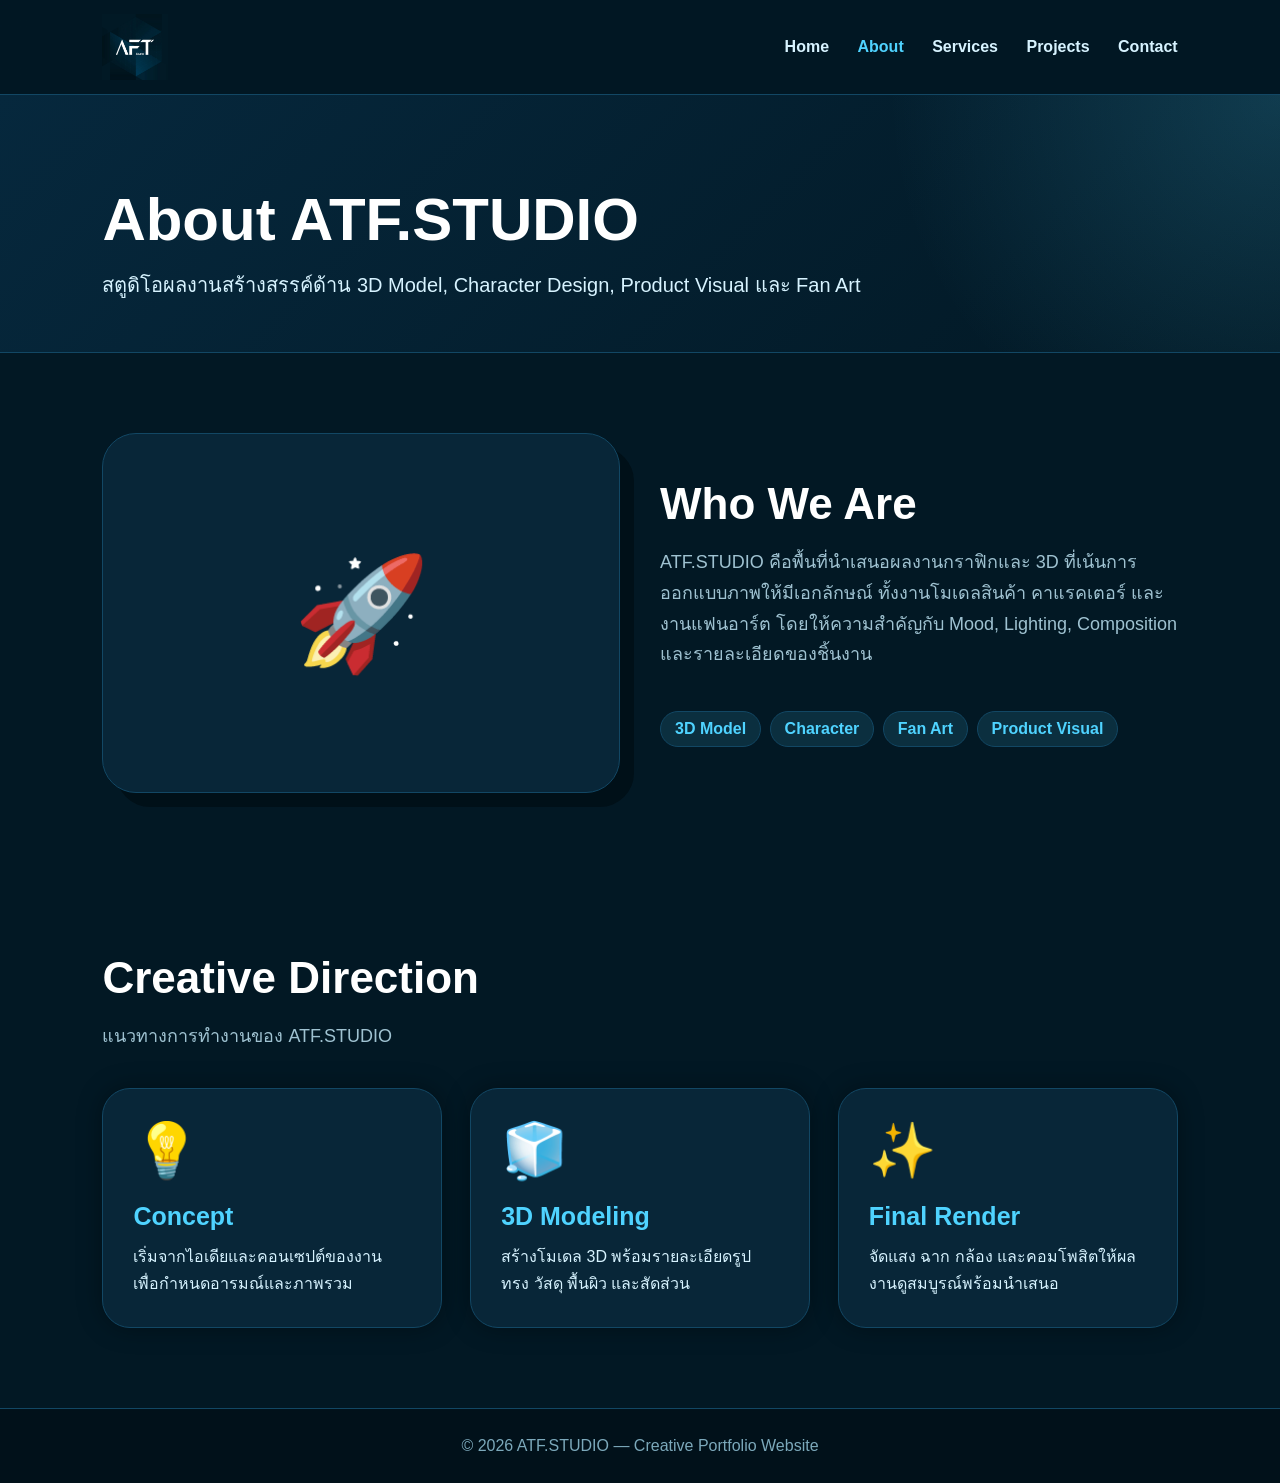
==== about.html @ 86ae7e26 "update logo and hero image" ====
<!DOCTYPE html>
<html lang="th">
<head>
  <meta charset="UTF-8">
  <meta name="viewport" content="width=device-width, initial-scale=1.0">
  <title>About | ATF.STUDIO</title>
  <link rel="stylesheet" href="style.css">
</head>
<body>
<header>
  <div class="logo-wrap">
  <img src="images/logo.jpg" alt="AFT Studio Logo">
</div>
  <nav>
    <a href="index.html" class="">Home</a>
    <a href="about.html" class="active">About</a>
    <a href="services.html" class="">Services</a>
    <a href="projects.html" class="">Projects</a>
    <a href="contact.html" class="">Contact</a>
  </nav>
</header>
<main>
  <div class="page-head">
    <h1>About ATF.STUDIO</h1>
    <p>สตูดิโอผลงานสร้างสรรค์ด้าน 3D Model, Character Design, Product Visual และ Fan Art</p>
  </div>

  <section class="about-box">
    <div class="big-emoji">🚀</div>
    <div>
      <h2 class="title">Who We Are</h2>
      <p class="subtitle">
        ATF.STUDIO คือพื้นที่นำเสนอผลงานกราฟิกและ 3D ที่เน้นการออกแบบภาพให้มีเอกลักษณ์
        ทั้งงานโมเดลสินค้า คาแรคเตอร์ และงานแฟนอาร์ต โดยให้ความสำคัญกับ Mood, Lighting,
        Composition และรายละเอียดของชิ้นงาน
      </p>
      <span class="tag">3D Model</span>
      <span class="tag">Character</span>
      <span class="tag">Fan Art</span>
      <span class="tag">Product Visual</span>
    </div>
  </section>

  <section>
    <h2 class="title">Creative Direction</h2>
    <p class="subtitle">แนวทางการทำงานของ ATF.STUDIO</p>

    <div class="grid-3">
      <div class="card pink">
        <div class="icon">💡</div>
        <h3>Concept</h3>
        <p>เริ่มจากไอเดียและคอนเซปต์ของงาน เพื่อกำหนดอารมณ์และภาพรวม</p>
      </div>
      <div class="card blue">
        <div class="icon">🧊</div>
        <h3>3D Modeling</h3>
        <p>สร้างโมเดล 3D พร้อมรายละเอียดรูปทรง วัสดุ พื้นผิว และสัดส่วน</p>
      </div>
      <div class="card green">
        <div class="icon">✨</div>
        <h3>Final Render</h3>
        <p>จัดแสง ฉาก กล้อง และคอมโพสิตให้ผลงานดูสมบูรณ์พร้อมนำเสนอ</p>
      </div>
    </div>
  </section>
</main>
<footer>
  <p>© 2026 ATF.STUDIO — Creative Portfolio Website</p>
</footer>
<script src="script.js"></script>
</body>
</html>
---- style.css ----
*{
  margin:0;
  padding:0;
  box-sizing:border-box;
  font-family:Arial, sans-serif;
}

:root{
  --navy:#021824;
  --navy-2:#06283d;
  --navy-3:#082638;
  --cyan:#4fd3ff;
  --cyan-2:#19b6ff;
  --text:#d7f3ff;
  --muted:#9fc2d1;
  --white:#ffffff;
  --black:#001018;
}

html{scroll-behavior:smooth;}

body{
  background:var(--navy);
  color:var(--text);
}

header{
  position:sticky;
  top:0;
  z-index:1000;
  display:flex;
  justify-content:space-between;
  align-items:center;
  padding:14px 8%;
  background:rgba(2,24,36,.92);
  backdrop-filter:blur(14px);
  border-bottom:1px solid #124764;
}

.logo{
  font-size:28px;
  font-weight:900;
  letter-spacing:1px;
  color:var(--white);
}

.logo span{color:var(--cyan);}

.logo-wrap img{
  height:66px;
  object-fit:contain;
  display:block;
}

nav a{
  margin-left:24px;
  text-decoration:none;
  color:var(--text);
  font-weight:800;
}

nav a:hover,
nav a.active{
  color:var(--cyan);
}

.hero{
  min-height:88vh;
  display:grid;
  grid-template-columns:1fr 1fr;
  align-items:center;
  gap:50px;
  padding:80px 8%;
  background:
    radial-gradient(circle at top right, rgba(79,211,255,.22), transparent 32%),
    radial-gradient(circle at bottom left, rgba(25,182,255,.15), transparent 34%),
    linear-gradient(135deg,#021824,#05324a);
}

.hero h1{
  font-size:76px;
  line-height:1;
  margin-bottom:24px;
  color:var(--white);
}

.hero h1 span{color:var(--cyan);}

.hero p{
  font-size:20px;
  line-height:1.8;
  margin-bottom:30px;
  max-width:620px;
  color:var(--text);
}

.btn{
  display:inline-block;
  padding:15px 28px;
  border:2px solid var(--cyan);
  border-radius:999px;
  background:var(--cyan-2);
  color:var(--black);
  text-decoration:none;
  font-weight:900;
  box-shadow:6px 6px 0 var(--black);
  transition:.25s;
}

.btn.secondary{
  background:transparent;
  color:var(--text);
  margin-left:10px;
}

.btn:hover{
  transform:translate(-4px,-4px);
  box-shadow:10px 10px 0 var(--black);
}

.hero-art{
  min-height:430px;
  border:2px solid #124764;
  border-radius:36px;
  background:var(--navy-3);
  box-shadow:18px 18px 0 var(--black);
  display:flex;
  align-items:center;
  justify-content:center;
  font-size:130px;
  overflow:hidden;
  animation:float 3s ease-in-out infinite;
}

.hero-art img{
  width:100%;
  height:100%;
  object-fit:cover;
  display:block;
}

@keyframes float{
  0%,100%{transform:translateY(0)}
  50%{transform:translateY(-16px)}
}

.page-head{
  padding:90px 8% 50px;
  background:
    radial-gradient(circle at top right, rgba(79,211,255,.18), transparent 30%),
    linear-gradient(135deg,#06283d,#021824);
  border-bottom:1px solid #124764;
}

.page-head h1{
  font-size:60px;
  margin-bottom:14px;
  color:var(--white);
}

.page-head p{
  font-size:20px;
  line-height:1.7;
  max-width:820px;
  color:var(--text);
}

section{padding:80px 8%;}

.title{
  font-size:44px;
  margin-bottom:18px;
  color:var(--white);
}

.subtitle{
  font-size:18px;
  color:var(--muted);
  line-height:1.7;
  margin-bottom:36px;
  max-width:820px;
}

.grid-2{
  display:grid;
  grid-template-columns:repeat(2,1fr);
  gap:32px;
}

.grid-3{
  display:grid;
  grid-template-columns:repeat(3,1fr);
  gap:28px;
}

.grid-4{
  display:grid;
  grid-template-columns:repeat(4,1fr);
  gap:22px;
}

.card{
  background:var(--navy-3);
  border:1px solid #124764;
  border-radius:28px;
  padding:30px;
  box-shadow:0 0 25px rgba(0,0,0,.35);
  transition:.25s;
}

.card:hover{
  transform:translate(-5px,-5px);
  box-shadow:10px 10px 0 var(--black), 0 0 35px rgba(79,211,255,.15);
}

.card.orange,
.card.blue,
.card.green,
.card.pink,
.card.purple{
  background:var(--navy-3);
}

.icon{
  font-size:54px;
  margin-bottom:20px;
}

.card h3{
  font-size:25px;
  margin-bottom:12px;
  color:var(--cyan);
}

.card p,
.card li{
  line-height:1.7;
  color:var(--text);
}

.card ul{
  padding-left:20px;
  margin-top:12px;
}

.project-cover{
  height:270px;
  border:1px solid #124764;
  border-radius:22px;
  overflow:hidden;
  margin-bottom:20px;
  background:#111;
}

.project-cover img{
  width:100%;
  height:100%;
  object-fit:cover;
  display:block;
  transition:.4s;
}

.card:hover .project-cover img{
  transform:scale(1.08);
}

.gallery-section{
  background:#01121c;
  color:var(--white);
}

.gallery-section .subtitle{
  color:var(--muted);
}

.project-block{
  margin-bottom:80px;
}

.project-block:last-child{
  margin-bottom:0;
}

.project-title-row{
  display:flex;
  justify-content:space-between;
  gap:20px;
  align-items:flex-end;
  margin-bottom:24px;
}

.project-title-row h2{
  font-size:42px;
  color:var(--white);
}

.gallery-grid{
  display:grid;
  grid-template-columns:repeat(4,1fr);
  gap:18px;
}

.gallery-item{
  border:1px solid #124764;
  border-radius:22px;
  overflow:hidden;
  background:#071d2a;
  cursor:pointer;
  box-shadow:0 0 22px rgba(0,0,0,.45);
  transition:.25s;
}

.gallery-item:hover{
  transform:translateY(-8px);
  box-shadow:0 0 30px rgba(79,211,255,.22);
}

.gallery-item img{
  width:100%;
  height:260px;
  object-fit:cover;
  display:block;
}

.gallery-item.tall img{
  height:360px;
}

.about-box{
  display:grid;
  grid-template-columns:1fr 1fr;
  gap:40px;
  align-items:center;
}

.big-emoji{
  min-height:360px;
  border:1px solid #124764;
  border-radius:34px;
  background:var(--navy-3);
  box-shadow:14px 14px 0 var(--black);
  display:flex;
  align-items:center;
  justify-content:center;
  font-size:110px;
}

.stats{
  background:#06283d;
  border-top:1px solid #124764;
  border-bottom:1px solid #124764;
}

.stat{text-align:center;}

.stat h2{
  font-size:52px;
  color:var(--cyan);
}

.stat p{
  color:var(--text);
}

.tag{
  display:inline-block;
  padding:8px 14px;
  border:1px solid #124764;
  border-radius:999px;
  background:rgba(79,211,255,.12);
  color:var(--cyan);
  font-weight:800;
  margin:5px 4px 0 0;
}

.gallery-section .tag{
  border-color:#124764;
}

.price{
  font-size:42px;
  font-weight:900;
  color:var(--cyan);
  margin:14px 0;
}

.timeline{position:relative;}

.step{
  display:grid;
  grid-template-columns:90px 1fr;
  gap:24px;
  margin-bottom:28px;
}

.step-num{
  width:70px;
  height:70px;
  border:2px solid var(--cyan);
  border-radius:50%;
  background:var(--cyan-2);
  color:var(--black);
  display:flex;
  align-items:center;
  justify-content:center;
  font-size:28px;
  font-weight:900;
  box-shadow:5px 5px 0 var(--black);
}

.contact-layout{
  display:grid;
  grid-template-columns:1fr 1fr;
  gap:34px;
  align-items:start;
}

.contact-box{
  background:var(--navy-3);
  border:1px solid #124764;
  border-radius:30px;
  padding:34px;
  box-shadow:0 0 25px rgba(0,0,0,.4);
}

.input{
  width:100%;
  padding:15px;
  margin:10px 0;
  border:1px solid #124764;
  border-radius:16px;
  font-size:16px;
  background:#031420;
  color:var(--white);
}

.input::placeholder{
  color:#7ca9bb;
}

.info-row{
  display:flex;
  gap:14px;
  align-items:center;
  margin:16px 0;
  font-size:18px;
  font-weight:800;
  color:var(--text);
}

.info-icon{
  width:48px;
  height:48px;
  border:1px solid #124764;
  border-radius:14px;
  background:rgba(79,211,255,.12);
  display:flex;
  align-items:center;
  justify-content:center;
}

.lightbox{
  position:fixed;
  inset:0;
  background:rgba(0,0,0,.9);
  display:none;
  align-items:center;
  justify-content:center;
  z-index:5000;
  padding:28px;
}

.lightbox.show{
  display:flex;
}

.lightbox img{
  max-width:94vw;
  max-height:88vh;
  border:2px solid var(--cyan);
  border-radius:18px;
}

.lightbox button{
  position:absolute;
  top:24px;
  right:24px;
  width:48px;
  height:48px;
  border:2px solid var(--cyan);
  border-radius:50%;
  background:var(--cyan-2);
  color:var(--black);
  font-size:26px;
  cursor:pointer;
}

footer{
  padding:28px 8%;
  text-align:center;
  background:#01111a;
  color:#7ca9bb;
  border-top:1px solid #124764;
}

@media(max-width:900px){
  header{
    flex-direction:column;
    gap:14px;
  }

  .logo-wrap img{
    height:58px;
  }

  nav{text-align:center;}

  nav a{
    margin:0 8px;
    font-size:14px;
  }

  .hero,
  .about-box,
  .grid-2,
  .contact-layout{
    grid-template-columns:1fr;
  }

  .hero h1,
  .page-head h1{
    font-size:46px;
  }

  .grid-3,
  .grid-4,
  .gallery-grid{
    grid-template-columns:1fr;
  }

  .hero-art{
    min-height:300px;
    font-size:90px;
  }

  .project-title-row{
    flex-direction:column;
    align-items:flex-start;
  }

  .gallery-item img,
  .gallery-item.tall img{
    height:auto;
  }
}
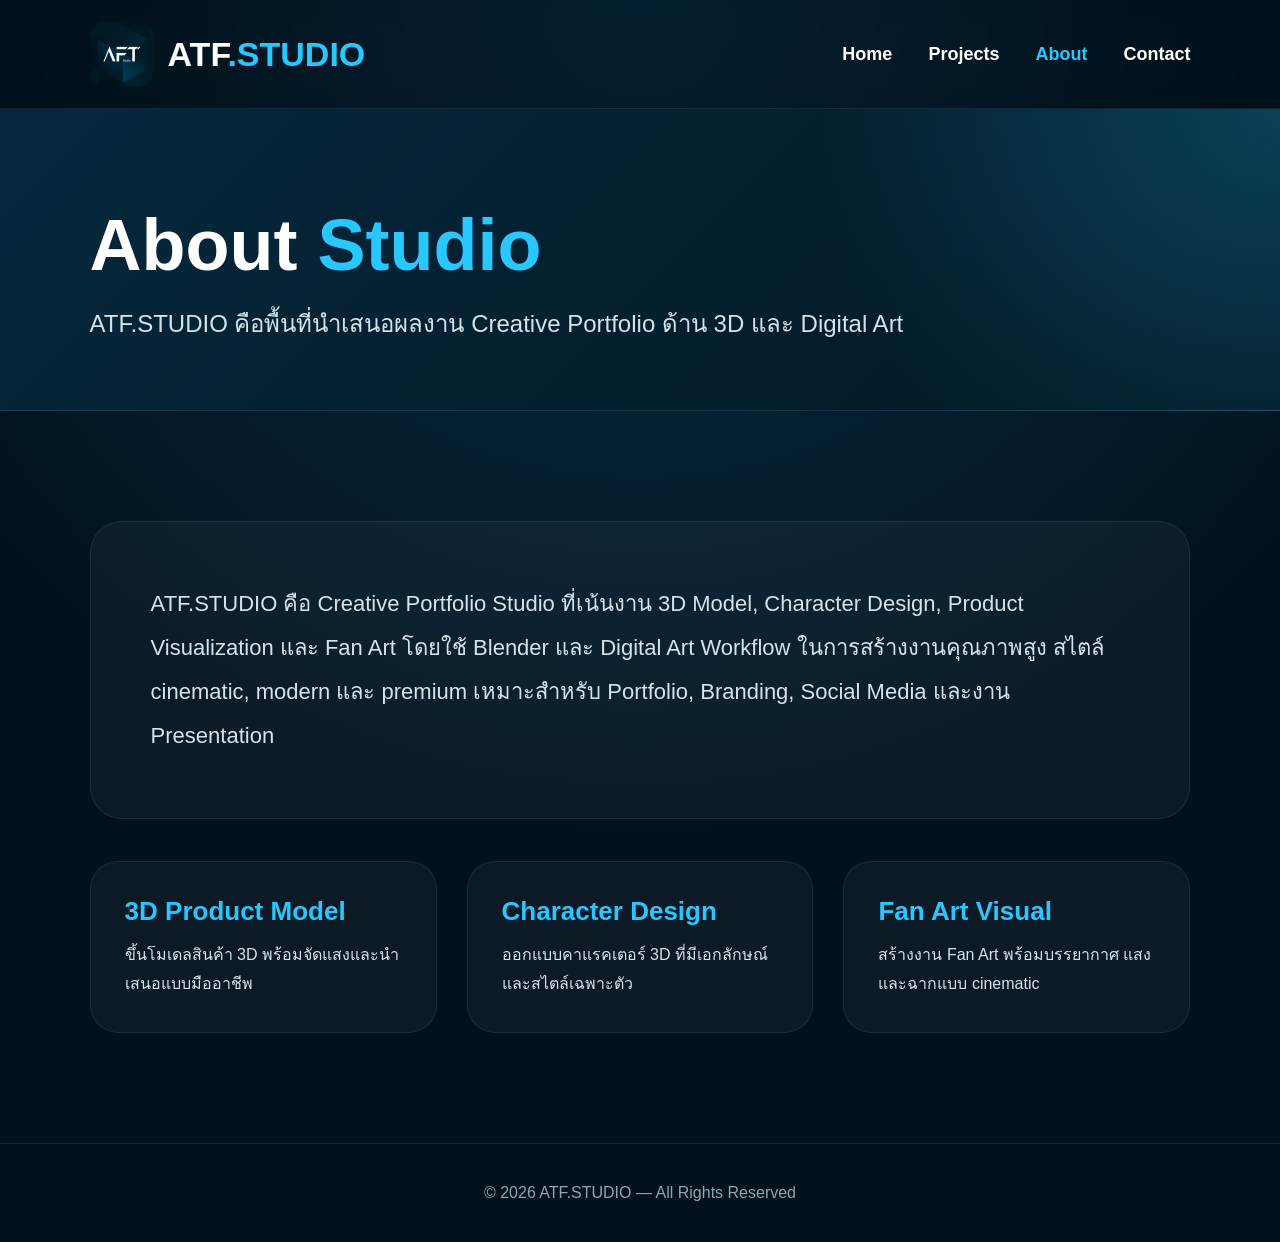
==== commit 034b33c9: "separate pages" ====
--- a/about.html
+++ b/about.html
@@ -1,72 +1 @@
-<!DOCTYPE html>
-<html lang="th">
-<head>
-  <meta charset="UTF-8">
-  <meta name="viewport" content="width=device-width, initial-scale=1.0">
-  <title>About | ATF.STUDIO</title>
-  <link rel="stylesheet" href="style.css">
-</head>
-<body>
-<header>
-  <div class="logo-wrap">
-  <img src="images/logo.jpg" alt="AFT Studio Logo">
-</div>
-  <nav>
-    <a href="index.html" class="">Home</a>
-    <a href="about.html" class="active">About</a>
-    <a href="services.html" class="">Services</a>
-    <a href="projects.html" class="">Projects</a>
-    <a href="contact.html" class="">Contact</a>
-  </nav>
-</header>
-<main>
-  <div class="page-head">
-    <h1>About ATF.STUDIO</h1>
-    <p>สตูดิโอผลงานสร้างสรรค์ด้าน 3D Model, Character Design, Product Visual และ Fan Art</p>
-  </div>
-
-  <section class="about-box">
-    <div class="big-emoji">🚀</div>
-    <div>
-      <h2 class="title">Who We Are</h2>
-      <p class="subtitle">
-        ATF.STUDIO คือพื้นที่นำเสนอผลงานกราฟิกและ 3D ที่เน้นการออกแบบภาพให้มีเอกลักษณ์
-        ทั้งงานโมเดลสินค้า คาแรคเตอร์ และงานแฟนอาร์ต โดยให้ความสำคัญกับ Mood, Lighting,
-        Composition และรายละเอียดของชิ้นงาน
-      </p>
-      <span class="tag">3D Model</span>
-      <span class="tag">Character</span>
-      <span class="tag">Fan Art</span>
-      <span class="tag">Product Visual</span>
-    </div>
-  </section>
-
-  <section>
-    <h2 class="title">Creative Direction</h2>
-    <p class="subtitle">แนวทางการทำงานของ ATF.STUDIO</p>
-
-    <div class="grid-3">
-      <div class="card pink">
-        <div class="icon">💡</div>
-        <h3>Concept</h3>
-        <p>เริ่มจากไอเดียและคอนเซปต์ของงาน เพื่อกำหนดอารมณ์และภาพรวม</p>
-      </div>
-      <div class="card blue">
-        <div class="icon">🧊</div>
-        <h3>3D Modeling</h3>
-        <p>สร้างโมเดล 3D พร้อมรายละเอียดรูปทรง วัสดุ พื้นผิว และสัดส่วน</p>
-      </div>
-      <div class="card green">
-        <div class="icon">✨</div>
-        <h3>Final Render</h3>
-        <p>จัดแสง ฉาก กล้อง และคอมโพสิตให้ผลงานดูสมบูรณ์พร้อมนำเสนอ</p>
-      </div>
-    </div>
-  </section>
-</main>
-<footer>
-  <p>© 2026 ATF.STUDIO — Creative Portfolio Website</p>
-</footer>
-<script src="script.js"></script>
-</body>
-</html>
+<!DOCTYPE html><html lang="th"><head><meta charset="UTF-8"><meta name="viewport" content="width=device-width, initial-scale=1.0"><title>About | ATF.STUDIO</title><link rel="stylesheet" href="style.css"></head><body><header><a href="index.html" class="logo"><img src="images/logo.jpg" alt="AFT Studio Logo"><h1>ATF<span>.STUDIO</span></h1></a><nav><a href="index.html" class="">Home</a><a href="projects.html" class="">Projects</a><a href="about.html" class="active">About</a><a href="contact.html" class="">Contact</a></nav></header><main><section class="page-head"><h1>About <span>Studio</span></h1><p>ATF.STUDIO คือพื้นที่นำเสนอผลงาน Creative Portfolio ด้าน 3D และ Digital Art</p></section><section class="section"><div class="about-box">ATF.STUDIO คือ Creative Portfolio Studio ที่เน้นงาน 3D Model, Character Design, Product Visualization และ Fan Art โดยใช้ Blender และ Digital Art Workflow ในการสร้างงานคุณภาพสูง สไตล์ cinematic, modern และ premium เหมาะสำหรับ Portfolio, Branding, Social Media และงาน Presentation</div><div class="skill-grid"><div class="skill-card"><h3>3D Product Model</h3><p>ขึ้นโมเดลสินค้า 3D พร้อมจัดแสงและนำเสนอแบบมืออาชีพ</p></div><div class="skill-card"><h3>Character Design</h3><p>ออกแบบคาแรคเตอร์ 3D ที่มีเอกลักษณ์และสไตล์เฉพาะตัว</p></div><div class="skill-card"><h3>Fan Art Visual</h3><p>สร้างงาน Fan Art พร้อมบรรยากาศ แสง และฉากแบบ cinematic</p></div></div></section></main><footer>© 2026 ATF.STUDIO — All Rights Reserved</footer><script src="script.js"></script></body></html>
--- a/style.css
+++ b/style.css
@@ -1,555 +1,19 @@
-*{
-  margin:0;
-  padding:0;
-  box-sizing:border-box;
-  font-family:Arial, sans-serif;
-}
-
-:root{
-  --navy:#021824;
-  --navy-2:#06283d;
-  --navy-3:#082638;
-  --cyan:#4fd3ff;
-  --cyan-2:#19b6ff;
-  --text:#d7f3ff;
-  --muted:#9fc2d1;
-  --white:#ffffff;
-  --black:#001018;
-}
-
-html{scroll-behavior:smooth;}
-
-body{
-  background:var(--navy);
-  color:var(--text);
-}
-
-header{
-  position:sticky;
-  top:0;
-  z-index:1000;
-  display:flex;
-  justify-content:space-between;
-  align-items:center;
-  padding:14px 8%;
-  background:rgba(2,24,36,.92);
-  backdrop-filter:blur(14px);
-  border-bottom:1px solid #124764;
-}
-
-.logo{
-  font-size:28px;
-  font-weight:900;
-  letter-spacing:1px;
-  color:var(--white);
-}
-
-.logo span{color:var(--cyan);}
-
-.logo-wrap img{
-  height:66px;
-  object-fit:contain;
-  display:block;
-}
-
-nav a{
-  margin-left:24px;
-  text-decoration:none;
-  color:var(--text);
-  font-weight:800;
-}
-
-nav a:hover,
-nav a.active{
-  color:var(--cyan);
-}
-
-.hero{
-  min-height:88vh;
-  display:grid;
-  grid-template-columns:1fr 1fr;
-  align-items:center;
-  gap:50px;
-  padding:80px 8%;
-  background:
-    radial-gradient(circle at top right, rgba(79,211,255,.22), transparent 32%),
-    radial-gradient(circle at bottom left, rgba(25,182,255,.15), transparent 34%),
-    linear-gradient(135deg,#021824,#05324a);
-}
-
-.hero h1{
-  font-size:76px;
-  line-height:1;
-  margin-bottom:24px;
-  color:var(--white);
-}
-
-.hero h1 span{color:var(--cyan);}
-
-.hero p{
-  font-size:20px;
-  line-height:1.8;
-  margin-bottom:30px;
-  max-width:620px;
-  color:var(--text);
-}
-
-.btn{
-  display:inline-block;
-  padding:15px 28px;
-  border:2px solid var(--cyan);
-  border-radius:999px;
-  background:var(--cyan-2);
-  color:var(--black);
-  text-decoration:none;
-  font-weight:900;
-  box-shadow:6px 6px 0 var(--black);
-  transition:.25s;
-}
-
-.btn.secondary{
-  background:transparent;
-  color:var(--text);
-  margin-left:10px;
-}
-
-.btn:hover{
-  transform:translate(-4px,-4px);
-  box-shadow:10px 10px 0 var(--black);
-}
-
-.hero-art{
-  min-height:430px;
-  border:2px solid #124764;
-  border-radius:36px;
-  background:var(--navy-3);
-  box-shadow:18px 18px 0 var(--black);
-  display:flex;
-  align-items:center;
-  justify-content:center;
-  font-size:130px;
-  overflow:hidden;
-  animation:float 3s ease-in-out infinite;
-}
-
-.hero-art img{
-  width:100%;
-  height:100%;
-  object-fit:cover;
-  display:block;
-}
-
-@keyframes float{
-  0%,100%{transform:translateY(0)}
-  50%{transform:translateY(-16px)}
-}
-
-.page-head{
-  padding:90px 8% 50px;
-  background:
-    radial-gradient(circle at top right, rgba(79,211,255,.18), transparent 30%),
-    linear-gradient(135deg,#06283d,#021824);
-  border-bottom:1px solid #124764;
-}
-
-.page-head h1{
-  font-size:60px;
-  margin-bottom:14px;
-  color:var(--white);
-}
-
-.page-head p{
-  font-size:20px;
-  line-height:1.7;
-  max-width:820px;
-  color:var(--text);
-}
-
-section{padding:80px 8%;}
-
-.title{
-  font-size:44px;
-  margin-bottom:18px;
-  color:var(--white);
-}
-
-.subtitle{
-  font-size:18px;
-  color:var(--muted);
-  line-height:1.7;
-  margin-bottom:36px;
-  max-width:820px;
-}
-
-.grid-2{
-  display:grid;
-  grid-template-columns:repeat(2,1fr);
-  gap:32px;
-}
-
-.grid-3{
-  display:grid;
-  grid-template-columns:repeat(3,1fr);
-  gap:28px;
-}
-
-.grid-4{
-  display:grid;
-  grid-template-columns:repeat(4,1fr);
-  gap:22px;
-}
-
-.card{
-  background:var(--navy-3);
-  border:1px solid #124764;
-  border-radius:28px;
-  padding:30px;
-  box-shadow:0 0 25px rgba(0,0,0,.35);
-  transition:.25s;
-}
-
-.card:hover{
-  transform:translate(-5px,-5px);
-  box-shadow:10px 10px 0 var(--black), 0 0 35px rgba(79,211,255,.15);
-}
-
-.card.orange,
-.card.blue,
-.card.green,
-.card.pink,
-.card.purple{
-  background:var(--navy-3);
-}
-
-.icon{
-  font-size:54px;
-  margin-bottom:20px;
-}
-
-.card h3{
-  font-size:25px;
-  margin-bottom:12px;
-  color:var(--cyan);
-}
-
-.card p,
-.card li{
-  line-height:1.7;
-  color:var(--text);
-}
-
-.card ul{
-  padding-left:20px;
-  margin-top:12px;
-}
-
-.project-cover{
-  height:270px;
-  border:1px solid #124764;
-  border-radius:22px;
-  overflow:hidden;
-  margin-bottom:20px;
-  background:#111;
-}
-
-.project-cover img{
-  width:100%;
-  height:100%;
-  object-fit:cover;
-  display:block;
-  transition:.4s;
-}
-
-.card:hover .project-cover img{
-  transform:scale(1.08);
-}
-
-.gallery-section{
-  background:#01121c;
-  color:var(--white);
-}
-
-.gallery-section .subtitle{
-  color:var(--muted);
-}
-
-.project-block{
-  margin-bottom:80px;
-}
-
-.project-block:last-child{
-  margin-bottom:0;
-}
-
-.project-title-row{
-  display:flex;
-  justify-content:space-between;
-  gap:20px;
-  align-items:flex-end;
-  margin-bottom:24px;
-}
-
-.project-title-row h2{
-  font-size:42px;
-  color:var(--white);
-}
-
-.gallery-grid{
-  display:grid;
-  grid-template-columns:repeat(4,1fr);
-  gap:18px;
-}
-
-.gallery-item{
-  border:1px solid #124764;
-  border-radius:22px;
-  overflow:hidden;
-  background:#071d2a;
-  cursor:pointer;
-  box-shadow:0 0 22px rgba(0,0,0,.45);
-  transition:.25s;
-}
-
-.gallery-item:hover{
-  transform:translateY(-8px);
-  box-shadow:0 0 30px rgba(79,211,255,.22);
-}
-
-.gallery-item img{
-  width:100%;
-  height:260px;
-  object-fit:cover;
-  display:block;
-}
-
-.gallery-item.tall img{
-  height:360px;
-}
-
-.about-box{
-  display:grid;
-  grid-template-columns:1fr 1fr;
-  gap:40px;
-  align-items:center;
-}
-
-.big-emoji{
-  min-height:360px;
-  border:1px solid #124764;
-  border-radius:34px;
-  background:var(--navy-3);
-  box-shadow:14px 14px 0 var(--black);
-  display:flex;
-  align-items:center;
-  justify-content:center;
-  font-size:110px;
-}
-
-.stats{
-  background:#06283d;
-  border-top:1px solid #124764;
-  border-bottom:1px solid #124764;
-}
-
-.stat{text-align:center;}
-
-.stat h2{
-  font-size:52px;
-  color:var(--cyan);
-}
-
-.stat p{
-  color:var(--text);
-}
-
-.tag{
-  display:inline-block;
-  padding:8px 14px;
-  border:1px solid #124764;
-  border-radius:999px;
-  background:rgba(79,211,255,.12);
-  color:var(--cyan);
-  font-weight:800;
-  margin:5px 4px 0 0;
-}
-
-.gallery-section .tag{
-  border-color:#124764;
-}
-
-.price{
-  font-size:42px;
-  font-weight:900;
-  color:var(--cyan);
-  margin:14px 0;
-}
-
-.timeline{position:relative;}
-
-.step{
-  display:grid;
-  grid-template-columns:90px 1fr;
-  gap:24px;
-  margin-bottom:28px;
-}
-
-.step-num{
-  width:70px;
-  height:70px;
-  border:2px solid var(--cyan);
-  border-radius:50%;
-  background:var(--cyan-2);
-  color:var(--black);
-  display:flex;
-  align-items:center;
-  justify-content:center;
-  font-size:28px;
-  font-weight:900;
-  box-shadow:5px 5px 0 var(--black);
-}
-
-.contact-layout{
-  display:grid;
-  grid-template-columns:1fr 1fr;
-  gap:34px;
-  align-items:start;
-}
-
-.contact-box{
-  background:var(--navy-3);
-  border:1px solid #124764;
-  border-radius:30px;
-  padding:34px;
-  box-shadow:0 0 25px rgba(0,0,0,.4);
-}
-
-.input{
-  width:100%;
-  padding:15px;
-  margin:10px 0;
-  border:1px solid #124764;
-  border-radius:16px;
-  font-size:16px;
-  background:#031420;
-  color:var(--white);
-}
-
-.input::placeholder{
-  color:#7ca9bb;
-}
-
-.info-row{
-  display:flex;
-  gap:14px;
-  align-items:center;
-  margin:16px 0;
-  font-size:18px;
-  font-weight:800;
-  color:var(--text);
-}
-
-.info-icon{
-  width:48px;
-  height:48px;
-  border:1px solid #124764;
-  border-radius:14px;
-  background:rgba(79,211,255,.12);
-  display:flex;
-  align-items:center;
-  justify-content:center;
-}
-
-.lightbox{
-  position:fixed;
-  inset:0;
-  background:rgba(0,0,0,.9);
-  display:none;
-  align-items:center;
-  justify-content:center;
-  z-index:5000;
-  padding:28px;
-}
-
-.lightbox.show{
-  display:flex;
-}
-
-.lightbox img{
-  max-width:94vw;
-  max-height:88vh;
-  border:2px solid var(--cyan);
-  border-radius:18px;
-}
-
-.lightbox button{
-  position:absolute;
-  top:24px;
-  right:24px;
-  width:48px;
-  height:48px;
-  border:2px solid var(--cyan);
-  border-radius:50%;
-  background:var(--cyan-2);
-  color:var(--black);
-  font-size:26px;
-  cursor:pointer;
-}
-
-footer{
-  padding:28px 8%;
-  text-align:center;
-  background:#01111a;
-  color:#7ca9bb;
-  border-top:1px solid #124764;
-}
-
-@media(max-width:900px){
-  header{
-    flex-direction:column;
-    gap:14px;
-  }
-
-  .logo-wrap img{
-    height:58px;
-  }
-
-  nav{text-align:center;}
-
-  nav a{
-    margin:0 8px;
-    font-size:14px;
-  }
-
-  .hero,
-  .about-box,
-  .grid-2,
-  .contact-layout{
-    grid-template-columns:1fr;
-  }
-
-  .hero h1,
-  .page-head h1{
-    font-size:46px;
-  }
-
-  .grid-3,
-  .grid-4,
-  .gallery-grid{
-    grid-template-columns:1fr;
-  }
-
-  .hero-art{
-    min-height:300px;
-    font-size:90px;
-  }
-
-  .project-title-row{
-    flex-direction:column;
-    align-items:flex-start;
-  }
-
-  .gallery-item img,
-  .gallery-item.tall img{
-    height:auto;
-  }
-}+*{margin:0;padding:0;box-sizing:border-box;font-family:Arial,sans-serif}
+:root{--navy:#021824;--cyan:#29c7ff;--text:#d7f3ff;--muted:#9fc2d1;--black:#001018}
+html{scroll-behavior:smooth}
+body{background:radial-gradient(circle at top,#07304b 0%,#02111c 62%);color:white;overflow-x:hidden}
+header{width:100%;padding:22px 7%;display:flex;justify-content:space-between;align-items:center;position:sticky;top:0;z-index:1000;background:rgba(0,0,0,.35);backdrop-filter:blur(10px);border-bottom:1px solid rgba(255,255,255,.08)}
+.logo{display:flex;align-items:center;gap:14px;text-decoration:none;color:white}.logo img{width:64px;height:64px;object-fit:cover;border-radius:14px}.logo h1{font-size:34px;font-weight:900}.logo span,nav a.active,nav a:hover{color:var(--cyan)}
+nav{display:flex;gap:36px}nav a{color:white;text-decoration:none;font-size:18px;font-weight:700;transition:.3s}
+.hero{min-height:88vh;display:grid;grid-template-columns:1fr 1fr;align-items:center;padding:90px 7%;gap:70px}.hero h2{font-size:92px;line-height:1;margin-bottom:24px;font-weight:900}.hero h2 span{color:var(--cyan)}.hero p{font-size:26px;line-height:1.8;color:#d4e2ea;max-width:760px}.hero-buttons{margin-top:40px;display:flex;gap:24px;flex-wrap:wrap}
+.btn{display:inline-block;padding:18px 42px;border-radius:18px;text-decoration:none;font-size:20px;font-weight:800;transition:.3s}.btn-primary{background:var(--cyan);color:#00131f;box-shadow:10px 10px 0 #000}.btn-primary:hover{transform:translateY(-6px)}.btn-outline{border:2px solid var(--cyan);color:var(--cyan)}.btn-outline:hover{background:var(--cyan);color:#00131f}
+.hero-slider{position:relative;width:100%;height:620px;border-radius:38px;overflow:hidden;background:#031724;border:1px solid #1b5876;box-shadow:20px 20px 0 #000}.slides{width:100%;height:100%;position:relative}.slide{position:absolute;width:100%;height:100%;object-fit:cover;opacity:0;transition:opacity 1s ease}.slide.active{opacity:1}.prev,.next{position:absolute;top:50%;transform:translateY(-50%);width:58px;height:58px;border:none;border-radius:50%;background:rgba(0,0,0,.5);color:white;font-size:26px;cursor:pointer;z-index:10;transition:.3s}.prev:hover,.next:hover{background:var(--cyan);color:#00131f}.prev{left:18px}.next{right:18px}
+.page-head{padding:95px 7% 65px;background:radial-gradient(circle at top right,rgba(41,199,255,.22),transparent 35%),linear-gradient(135deg,#06283d,#021824);border-bottom:1px solid rgba(255,255,255,.08)}.page-head h1{font-size:72px;margin-bottom:18px}.page-head h1 span{color:var(--cyan)}.page-head p{font-size:24px;line-height:1.7;color:#d4e2ea;max-width:900px}
+.section{padding:110px 7%}.section-title{font-size:60px;margin-bottom:50px;font-weight:900}.section-title span{color:var(--cyan)}
+.project-grid{display:grid;grid-template-columns:repeat(auto-fit,minmax(320px,1fr));gap:36px}.project-card,.skill-card,.contact-card{background:rgba(255,255,255,.04);border:1px solid rgba(255,255,255,.08);border-radius:28px;overflow:hidden;transition:.4s}.project-card:hover,.skill-card:hover,.contact-card:hover{transform:translateY(-10px);box-shadow:0 0 40px rgba(41,199,255,.2)}.project-card img{width:100%;height:320px;object-fit:cover;display:block}.project-info{padding:28px}.project-info h3{font-size:28px;margin-bottom:12px}.project-info p,.skill-card p,.contact-card p{color:#d6e3eb;line-height:1.8}
+.gallery-block{margin-bottom:80px}.gallery-block h2{font-size:42px;margin-bottom:14px}.gallery-block h2 span{color:var(--cyan)}.gallery-block p{color:var(--muted);font-size:18px;margin-bottom:28px}.gallery-grid{display:grid;grid-template-columns:repeat(4,1fr);gap:18px}.gallery-grid img{width:100%;height:270px;object-fit:cover;border-radius:22px;border:1px solid rgba(255,255,255,.12);cursor:pointer;transition:.3s}.gallery-grid img:hover{transform:translateY(-8px);box-shadow:0 0 30px rgba(41,199,255,.25)}
+.about-box{background:rgba(255,255,255,.04);border:1px solid rgba(255,255,255,.08);border-radius:32px;padding:60px;font-size:22px;line-height:2;color:#d6e3eb}.skill-grid,.contact-box{display:grid;grid-template-columns:repeat(auto-fit,minmax(260px,1fr));gap:30px;margin-top:42px}.skill-card,.contact-card{padding:34px}.skill-card h3,.contact-card h3{color:var(--cyan);font-size:26px;margin-bottom:14px}
+footer{text-align:center;padding:40px;color:#8ca6b6;border-top:1px solid rgba(255,255,255,.08)}
+.lightbox{position:fixed;inset:0;background:rgba(0,0,0,.9);display:none;align-items:center;justify-content:center;z-index:9999;padding:24px}.lightbox.show{display:flex}.lightbox img{max-width:94vw;max-height:88vh;border-radius:18px;border:2px solid var(--cyan)}.lightbox button{position:absolute;top:24px;right:24px;width:50px;height:50px;border:none;border-radius:50%;background:var(--cyan);color:#00131f;font-size:30px;cursor:pointer}
+@media(max-width:1100px){.hero{grid-template-columns:1fr}.hero h2{font-size:72px}.hero-slider{height:520px}.gallery-grid{grid-template-columns:repeat(2,1fr)}}
+@media(max-width:768px){header{flex-direction:column;gap:16px}nav{flex-wrap:wrap;justify-content:center;gap:18px}nav a{font-size:15px}.hero{padding:70px 5%}.hero h2,.page-head h1{font-size:48px}.hero p,.page-head p{font-size:19px}.hero-slider{height:420px}.section,.page-head{padding-left:5%;padding-right:5%}.section-title{font-size:42px}.gallery-grid{grid-template-columns:1fr}.gallery-grid img{height:auto}}
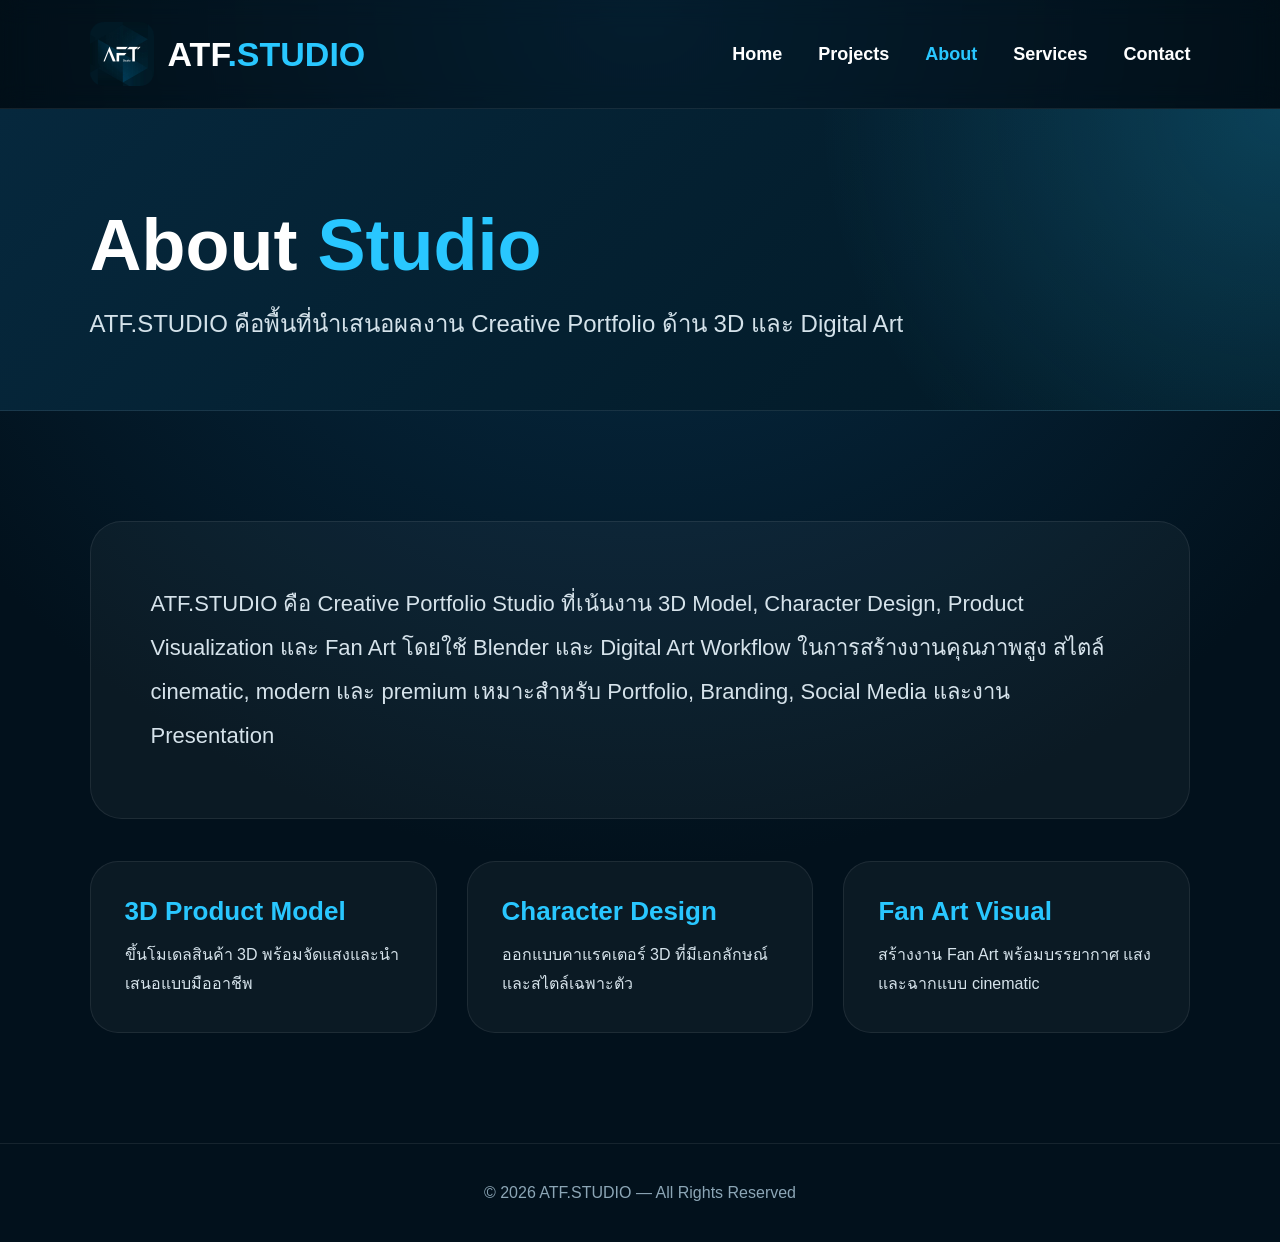
==== commit aca97eca: "rebuild website files" ====
--- a/about.html
+++ b/about.html
@@ -1 +1,65 @@
-<!DOCTYPE html><html lang="th"><head><meta charset="UTF-8"><meta name="viewport" content="width=device-width, initial-scale=1.0"><title>About | ATF.STUDIO</title><link rel="stylesheet" href="style.css"></head><body><header><a href="index.html" class="logo"><img src="images/logo.jpg" alt="AFT Studio Logo"><h1>ATF<span>.STUDIO</span></h1></a><nav><a href="index.html" class="">Home</a><a href="projects.html" class="">Projects</a><a href="about.html" class="active">About</a><a href="contact.html" class="">Contact</a></nav></header><main><section class="page-head"><h1>About <span>Studio</span></h1><p>ATF.STUDIO คือพื้นที่นำเสนอผลงาน Creative Portfolio ด้าน 3D และ Digital Art</p></section><section class="section"><div class="about-box">ATF.STUDIO คือ Creative Portfolio Studio ที่เน้นงาน 3D Model, Character Design, Product Visualization และ Fan Art โดยใช้ Blender และ Digital Art Workflow ในการสร้างงานคุณภาพสูง สไตล์ cinematic, modern และ premium เหมาะสำหรับ Portfolio, Branding, Social Media และงาน Presentation</div><div class="skill-grid"><div class="skill-card"><h3>3D Product Model</h3><p>ขึ้นโมเดลสินค้า 3D พร้อมจัดแสงและนำเสนอแบบมืออาชีพ</p></div><div class="skill-card"><h3>Character Design</h3><p>ออกแบบคาแรคเตอร์ 3D ที่มีเอกลักษณ์และสไตล์เฉพาะตัว</p></div><div class="skill-card"><h3>Fan Art Visual</h3><p>สร้างงาน Fan Art พร้อมบรรยากาศ แสง และฉากแบบ cinematic</p></div></div></section></main><footer>© 2026 ATF.STUDIO — All Rights Reserved</footer><script src="script.js"></script></body></html>+<!DOCTYPE html>
+<html lang="th">
+<head>
+  <meta charset="UTF-8">
+  <meta name="viewport" content="width=device-width, initial-scale=1.0">
+  <title>About | ATF.STUDIO</title>
+  <link rel="stylesheet" href="style.css">
+</head>
+<body>
+
+<header>
+  <a href="index.html" class="logo">
+    <img src="images/logo.jpg" alt="AFT Studio Logo">
+    <h1>ATF<span>.STUDIO</span></h1>
+  </a>
+
+  <nav>
+    <a href="index.html" class="">Home</a>
+<a href="projects.html" class="">Projects</a>
+<a href="about.html" class="active">About</a>
+<a href="services.html" class="">Services</a>
+<a href="contact.html" class="">Contact</a>
+  </nav>
+</header>
+
+<main>
+  <section class="page-head">
+    <h1>About <span>Studio</span></h1>
+    <p>ATF.STUDIO คือพื้นที่นำเสนอผลงาน Creative Portfolio ด้าน 3D และ Digital Art</p>
+  </section>
+
+  <section class="section">
+    <div class="about-box">
+      ATF.STUDIO คือ Creative Portfolio Studio ที่เน้นงาน 3D Model, Character Design,
+      Product Visualization และ Fan Art โดยใช้ Blender และ Digital Art Workflow
+      ในการสร้างงานคุณภาพสูง สไตล์ cinematic, modern และ premium
+      เหมาะสำหรับ Portfolio, Branding, Social Media และงาน Presentation
+    </div>
+
+    <div class="skill-grid">
+      <div class="skill-card">
+        <h3>3D Product Model</h3>
+        <p>ขึ้นโมเดลสินค้า 3D พร้อมจัดแสงและนำเสนอแบบมืออาชีพ</p>
+      </div>
+
+      <div class="skill-card">
+        <h3>Character Design</h3>
+        <p>ออกแบบคาแรคเตอร์ 3D ที่มีเอกลักษณ์และสไตล์เฉพาะตัว</p>
+      </div>
+
+      <div class="skill-card">
+        <h3>Fan Art Visual</h3>
+        <p>สร้างงาน Fan Art พร้อมบรรยากาศ แสง และฉากแบบ cinematic</p>
+      </div>
+    </div>
+  </section>
+</main>
+
+<footer>
+  © 2026 ATF.STUDIO — All Rights Reserved
+</footer>
+
+<script src="script.js"></script>
+</body>
+</html>
--- a/style.css
+++ b/style.css
@@ -1,19 +1,504 @@
-*{margin:0;padding:0;box-sizing:border-box;font-family:Arial,sans-serif}
-:root{--navy:#021824;--cyan:#29c7ff;--text:#d7f3ff;--muted:#9fc2d1;--black:#001018}
-html{scroll-behavior:smooth}
-body{background:radial-gradient(circle at top,#07304b 0%,#02111c 62%);color:white;overflow-x:hidden}
-header{width:100%;padding:22px 7%;display:flex;justify-content:space-between;align-items:center;position:sticky;top:0;z-index:1000;background:rgba(0,0,0,.35);backdrop-filter:blur(10px);border-bottom:1px solid rgba(255,255,255,.08)}
-.logo{display:flex;align-items:center;gap:14px;text-decoration:none;color:white}.logo img{width:64px;height:64px;object-fit:cover;border-radius:14px}.logo h1{font-size:34px;font-weight:900}.logo span,nav a.active,nav a:hover{color:var(--cyan)}
-nav{display:flex;gap:36px}nav a{color:white;text-decoration:none;font-size:18px;font-weight:700;transition:.3s}
-.hero{min-height:88vh;display:grid;grid-template-columns:1fr 1fr;align-items:center;padding:90px 7%;gap:70px}.hero h2{font-size:92px;line-height:1;margin-bottom:24px;font-weight:900}.hero h2 span{color:var(--cyan)}.hero p{font-size:26px;line-height:1.8;color:#d4e2ea;max-width:760px}.hero-buttons{margin-top:40px;display:flex;gap:24px;flex-wrap:wrap}
-.btn{display:inline-block;padding:18px 42px;border-radius:18px;text-decoration:none;font-size:20px;font-weight:800;transition:.3s}.btn-primary{background:var(--cyan);color:#00131f;box-shadow:10px 10px 0 #000}.btn-primary:hover{transform:translateY(-6px)}.btn-outline{border:2px solid var(--cyan);color:var(--cyan)}.btn-outline:hover{background:var(--cyan);color:#00131f}
-.hero-slider{position:relative;width:100%;height:620px;border-radius:38px;overflow:hidden;background:#031724;border:1px solid #1b5876;box-shadow:20px 20px 0 #000}.slides{width:100%;height:100%;position:relative}.slide{position:absolute;width:100%;height:100%;object-fit:cover;opacity:0;transition:opacity 1s ease}.slide.active{opacity:1}.prev,.next{position:absolute;top:50%;transform:translateY(-50%);width:58px;height:58px;border:none;border-radius:50%;background:rgba(0,0,0,.5);color:white;font-size:26px;cursor:pointer;z-index:10;transition:.3s}.prev:hover,.next:hover{background:var(--cyan);color:#00131f}.prev{left:18px}.next{right:18px}
-.page-head{padding:95px 7% 65px;background:radial-gradient(circle at top right,rgba(41,199,255,.22),transparent 35%),linear-gradient(135deg,#06283d,#021824);border-bottom:1px solid rgba(255,255,255,.08)}.page-head h1{font-size:72px;margin-bottom:18px}.page-head h1 span{color:var(--cyan)}.page-head p{font-size:24px;line-height:1.7;color:#d4e2ea;max-width:900px}
-.section{padding:110px 7%}.section-title{font-size:60px;margin-bottom:50px;font-weight:900}.section-title span{color:var(--cyan)}
-.project-grid{display:grid;grid-template-columns:repeat(auto-fit,minmax(320px,1fr));gap:36px}.project-card,.skill-card,.contact-card{background:rgba(255,255,255,.04);border:1px solid rgba(255,255,255,.08);border-radius:28px;overflow:hidden;transition:.4s}.project-card:hover,.skill-card:hover,.contact-card:hover{transform:translateY(-10px);box-shadow:0 0 40px rgba(41,199,255,.2)}.project-card img{width:100%;height:320px;object-fit:cover;display:block}.project-info{padding:28px}.project-info h3{font-size:28px;margin-bottom:12px}.project-info p,.skill-card p,.contact-card p{color:#d6e3eb;line-height:1.8}
-.gallery-block{margin-bottom:80px}.gallery-block h2{font-size:42px;margin-bottom:14px}.gallery-block h2 span{color:var(--cyan)}.gallery-block p{color:var(--muted);font-size:18px;margin-bottom:28px}.gallery-grid{display:grid;grid-template-columns:repeat(4,1fr);gap:18px}.gallery-grid img{width:100%;height:270px;object-fit:cover;border-radius:22px;border:1px solid rgba(255,255,255,.12);cursor:pointer;transition:.3s}.gallery-grid img:hover{transform:translateY(-8px);box-shadow:0 0 30px rgba(41,199,255,.25)}
-.about-box{background:rgba(255,255,255,.04);border:1px solid rgba(255,255,255,.08);border-radius:32px;padding:60px;font-size:22px;line-height:2;color:#d6e3eb}.skill-grid,.contact-box{display:grid;grid-template-columns:repeat(auto-fit,minmax(260px,1fr));gap:30px;margin-top:42px}.skill-card,.contact-card{padding:34px}.skill-card h3,.contact-card h3{color:var(--cyan);font-size:26px;margin-bottom:14px}
-footer{text-align:center;padding:40px;color:#8ca6b6;border-top:1px solid rgba(255,255,255,.08)}
-.lightbox{position:fixed;inset:0;background:rgba(0,0,0,.9);display:none;align-items:center;justify-content:center;z-index:9999;padding:24px}.lightbox.show{display:flex}.lightbox img{max-width:94vw;max-height:88vh;border-radius:18px;border:2px solid var(--cyan)}.lightbox button{position:absolute;top:24px;right:24px;width:50px;height:50px;border:none;border-radius:50%;background:var(--cyan);color:#00131f;font-size:30px;cursor:pointer}
-@media(max-width:1100px){.hero{grid-template-columns:1fr}.hero h2{font-size:72px}.hero-slider{height:520px}.gallery-grid{grid-template-columns:repeat(2,1fr)}}
-@media(max-width:768px){header{flex-direction:column;gap:16px}nav{flex-wrap:wrap;justify-content:center;gap:18px}nav a{font-size:15px}.hero{padding:70px 5%}.hero h2,.page-head h1{font-size:48px}.hero p,.page-head p{font-size:19px}.hero-slider{height:420px}.section,.page-head{padding-left:5%;padding-right:5%}.section-title{font-size:42px}.gallery-grid{grid-template-columns:1fr}.gallery-grid img{height:auto}}
+*{
+  margin:0;
+  padding:0;
+  box-sizing:border-box;
+  font-family:Arial, sans-serif;
+}
+
+:root{
+  --navy:#021824;
+  --navy-2:#06283d;
+  --card:#071f2e;
+  --cyan:#29c7ff;
+  --text:#d7f3ff;
+  --muted:#9fc2d1;
+  --black:#001018;
+  --white:#ffffff;
+}
+
+html{
+  scroll-behavior:smooth;
+}
+
+body{
+  background:radial-gradient(circle at top,#07304b 0%,#02111c 62%);
+  color:white;
+  overflow-x:hidden;
+}
+
+/* HEADER */
+
+header{
+  width:100%;
+  padding:22px 7%;
+  display:flex;
+  justify-content:space-between;
+  align-items:center;
+  position:sticky;
+  top:0;
+  z-index:1000;
+  background:rgba(0,0,0,.38);
+  backdrop-filter:blur(12px);
+  border-bottom:1px solid rgba(255,255,255,.08);
+}
+
+.logo{
+  display:flex;
+  align-items:center;
+  gap:14px;
+  text-decoration:none;
+  color:white;
+}
+
+.logo img{
+  width:64px;
+  height:64px;
+  object-fit:cover;
+  border-radius:14px;
+}
+
+.logo h1{
+  font-size:34px;
+  font-weight:900;
+}
+
+.logo span,
+nav a.active,
+nav a:hover{
+  color:var(--cyan);
+}
+
+nav{
+  display:flex;
+  gap:36px;
+}
+
+nav a{
+  color:white;
+  text-decoration:none;
+  font-size:18px;
+  font-weight:700;
+  transition:.3s;
+}
+
+/* HERO */
+
+.hero{
+  min-height:88vh;
+  display:grid;
+  grid-template-columns:1fr 1fr;
+  align-items:center;
+  padding:90px 7%;
+  gap:70px;
+}
+
+.hero h2{
+  font-size:92px;
+  line-height:1;
+  margin-bottom:24px;
+  font-weight:900;
+}
+
+.hero h2 span{
+  color:var(--cyan);
+}
+
+.hero p{
+  font-size:26px;
+  line-height:1.8;
+  color:#d4e2ea;
+  max-width:760px;
+}
+
+.hero-buttons{
+  margin-top:40px;
+  display:flex;
+  gap:24px;
+  flex-wrap:wrap;
+}
+
+.btn{
+  display:inline-block;
+  padding:18px 42px;
+  border-radius:18px;
+  text-decoration:none;
+  font-size:20px;
+  font-weight:800;
+  transition:.3s;
+}
+
+.btn-primary{
+  background:var(--cyan);
+  color:#00131f;
+  box-shadow:10px 10px 0 #000;
+}
+
+.btn-primary:hover{
+  transform:translateY(-6px);
+}
+
+.btn-outline{
+  border:2px solid var(--cyan);
+  color:var(--cyan);
+}
+
+.btn-outline:hover{
+  background:var(--cyan);
+  color:#00131f;
+}
+
+/* HERO SLIDER */
+
+.hero-slider{
+  position:relative;
+  width:100%;
+  height:620px;
+  border-radius:38px;
+  overflow:hidden;
+  background:#031724;
+  border:1px solid #1b5876;
+  box-shadow:
+    20px 20px 0 #000,
+    0 0 40px rgba(41,199,255,.12);
+}
+
+.slider-track{
+  width:100%;
+  height:100%;
+  position:relative;
+}
+
+.slide{
+  position:absolute;
+  inset:0;
+  opacity:0;
+  transform:scale(1.04);
+  transition:opacity 1s ease, transform .7s ease;
+}
+
+.slide.active{
+  opacity:1;
+  transform:scale(1);
+}
+
+.slide img{
+  width:100%;
+  height:100%;
+  object-fit:cover;
+  display:block;
+}
+
+.slider-btn{
+  position:absolute;
+  top:50%;
+  transform:translateY(-50%);
+  width:58px;
+  height:58px;
+  border:none;
+  border-radius:50%;
+  background:rgba(0,0,0,.5);
+  color:white;
+  font-size:28px;
+  cursor:pointer;
+  z-index:10;
+  transition:.3s;
+  backdrop-filter:blur(8px);
+}
+
+.slider-btn:hover{
+  background:var(--cyan);
+  color:#00131f;
+  transform:translateY(-50%) scale(1.08);
+}
+
+.prev{left:18px;}
+.next{right:18px;}
+
+/* PAGE HEAD */
+
+.page-head{
+  padding:95px 7% 65px;
+  background:
+    radial-gradient(circle at top right,rgba(41,199,255,.22),transparent 35%),
+    linear-gradient(135deg,#06283d,#021824);
+  border-bottom:1px solid rgba(255,255,255,.08);
+}
+
+.page-head h1{
+  font-size:72px;
+  margin-bottom:18px;
+}
+
+.page-head h1 span{
+  color:var(--cyan);
+}
+
+.page-head p{
+  font-size:24px;
+  line-height:1.7;
+  color:#d4e2ea;
+  max-width:900px;
+}
+
+/* GENERAL */
+
+.section{
+  padding:110px 7%;
+}
+
+.section-title{
+  font-size:60px;
+  margin-bottom:50px;
+  font-weight:900;
+}
+
+.section-title span{
+  color:var(--cyan);
+}
+
+/* PROJECT CARDS */
+
+.project-grid{
+  display:grid;
+  grid-template-columns:repeat(auto-fit,minmax(320px,1fr));
+  gap:36px;
+}
+
+.project-card,
+.skill-card,
+.contact-card{
+  background:rgba(255,255,255,.04);
+  border:1px solid rgba(255,255,255,.08);
+  border-radius:28px;
+  overflow:hidden;
+  transition:.4s;
+}
+
+.project-card:hover,
+.skill-card:hover,
+.contact-card:hover{
+  transform:translateY(-10px);
+  box-shadow:0 0 40px rgba(41,199,255,.2);
+}
+
+.project-card img{
+  width:100%;
+  height:320px;
+  object-fit:cover;
+  display:block;
+}
+
+.project-info{
+  padding:28px;
+}
+
+.project-info h3{
+  font-size:28px;
+  margin-bottom:12px;
+}
+
+.project-info p,
+.skill-card p,
+.contact-card p{
+  color:#d6e3eb;
+  line-height:1.8;
+}
+
+/* GALLERY */
+
+.gallery-block{
+  margin-bottom:90px;
+}
+
+.gallery-block h2{
+  font-size:42px;
+  margin-bottom:14px;
+}
+
+.gallery-block h2 span{
+  color:var(--cyan);
+}
+
+.gallery-block p{
+  color:var(--muted);
+  font-size:18px;
+  margin-bottom:28px;
+}
+
+.gallery-grid{
+  display:grid;
+  grid-template-columns:repeat(4,1fr);
+  gap:18px;
+}
+
+.gallery-grid img{
+  width:100%;
+  height:270px;
+  object-fit:cover;
+  border-radius:22px;
+  border:1px solid rgba(255,255,255,.12);
+  cursor:pointer;
+  transition:.3s;
+}
+
+.gallery-grid img:hover{
+  transform:translateY(-8px);
+  box-shadow:0 0 30px rgba(41,199,255,.25);
+}
+
+/* ABOUT / CONTACT */
+
+.about-box{
+  background:rgba(255,255,255,.04);
+  border:1px solid rgba(255,255,255,.08);
+  border-radius:32px;
+  padding:60px;
+  font-size:22px;
+  line-height:2;
+  color:#d6e3eb;
+}
+
+.skill-grid,
+.contact-box{
+  display:grid;
+  grid-template-columns:repeat(auto-fit,minmax(260px,1fr));
+  gap:30px;
+  margin-top:42px;
+}
+
+.skill-card,
+.contact-card{
+  padding:34px;
+}
+
+.skill-card h3,
+.contact-card h3{
+  color:var(--cyan);
+  font-size:26px;
+  margin-bottom:14px;
+}
+
+footer{
+  text-align:center;
+  padding:40px;
+  color:#8ca6b6;
+  border-top:1px solid rgba(255,255,255,.08);
+}
+
+/* LIGHTBOX */
+
+.lightbox{
+  position:fixed;
+  inset:0;
+  background:rgba(0,0,0,.9);
+  display:none;
+  align-items:center;
+  justify-content:center;
+  z-index:9999;
+  padding:24px;
+}
+
+.lightbox.show{
+  display:flex;
+}
+
+.lightbox img{
+  max-width:94vw;
+  max-height:88vh;
+  border-radius:18px;
+  border:2px solid var(--cyan);
+}
+
+.lightbox button{
+  position:absolute;
+  top:24px;
+  right:24px;
+  width:50px;
+  height:50px;
+  border:none;
+  border-radius:50%;
+  background:var(--cyan);
+  color:#00131f;
+  font-size:30px;
+  cursor:pointer;
+}
+
+/* RESPONSIVE */
+
+@media(max-width:1100px){
+  .hero{
+    grid-template-columns:1fr;
+  }
+
+  .hero h2{
+    font-size:72px;
+  }
+
+  .hero-slider{
+    height:520px;
+  }
+
+  .gallery-grid{
+    grid-template-columns:repeat(2,1fr);
+  }
+}
+
+@media(max-width:768px){
+  header{
+    flex-direction:column;
+    gap:16px;
+  }
+
+  nav{
+    flex-wrap:wrap;
+    justify-content:center;
+    gap:18px;
+  }
+
+  nav a{
+    font-size:15px;
+  }
+
+  .hero{
+    padding:70px 5%;
+  }
+
+  .hero h2,
+  .page-head h1{
+    font-size:48px;
+  }
+
+  .hero p,
+  .page-head p{
+    font-size:19px;
+  }
+
+  .hero-slider{
+    height:420px;
+    border-radius:28px;
+  }
+
+  .slider-btn{
+    width:46px;
+    height:46px;
+    font-size:22px;
+  }
+
+  .section,
+  .page-head{
+    padding-left:5%;
+    padding-right:5%;
+  }
+
+  .section-title{
+    font-size:42px;
+  }
+
+  .gallery-grid{
+    grid-template-columns:1fr;
+  }
+
+  .gallery-grid img{
+    height:auto;
+  }
+}
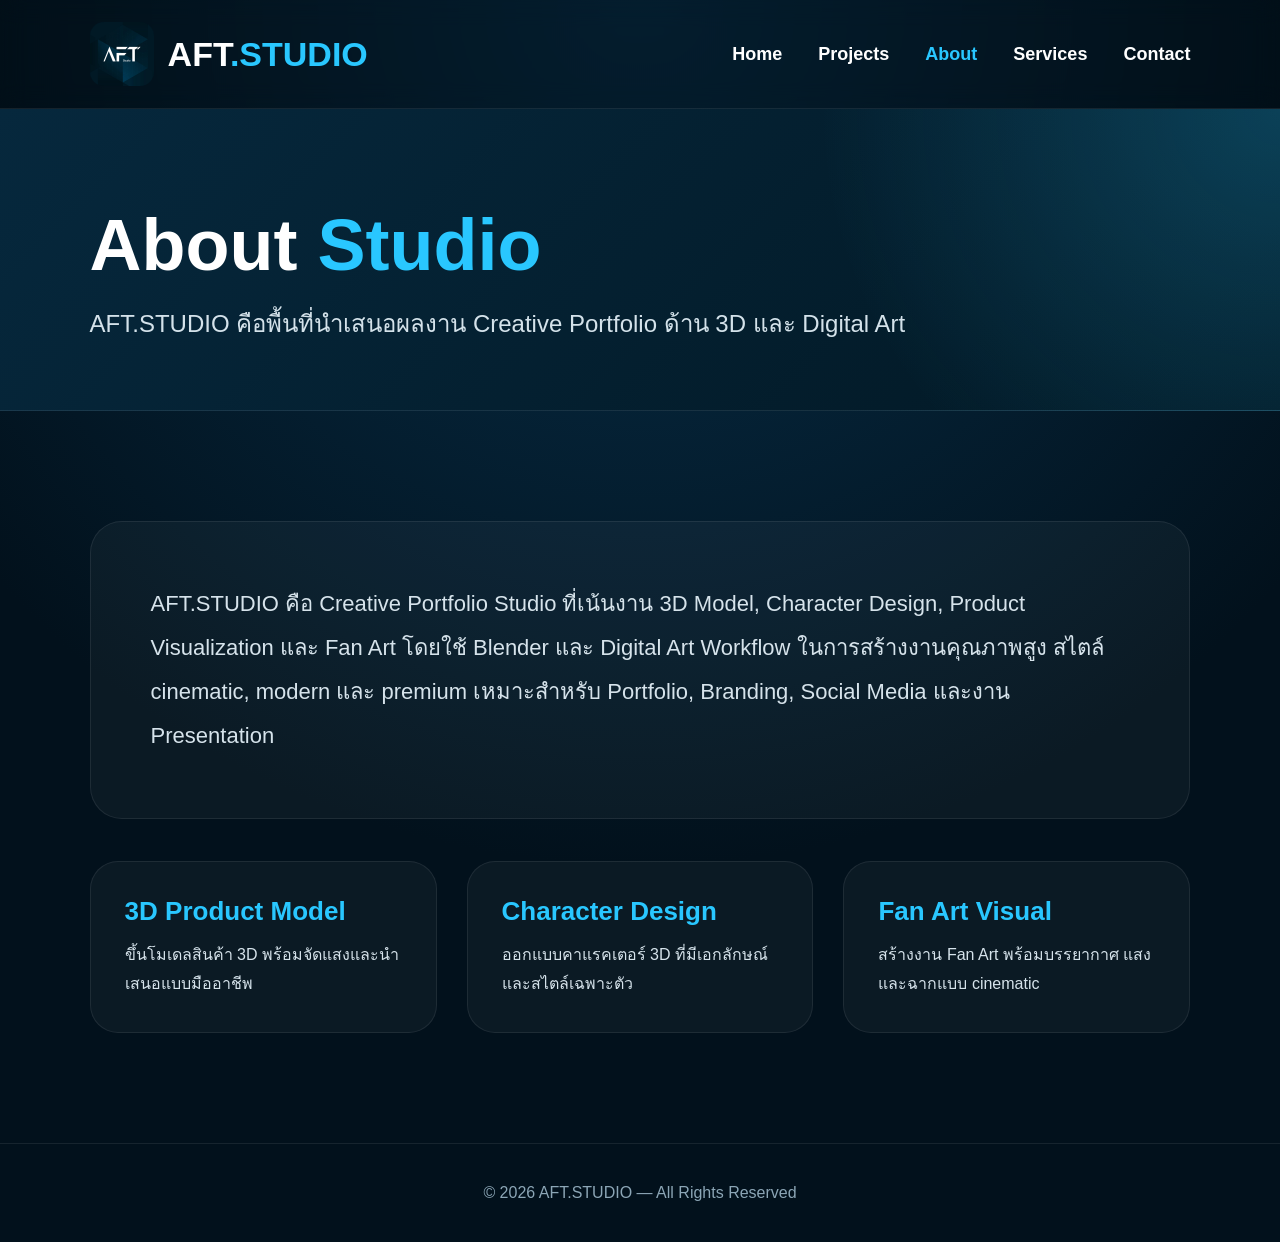
==== commit 9514f022: "rebuild website files" ====
--- a/about.html
+++ b/about.html
@@ -3,7 +3,7 @@
 <head>
   <meta charset="UTF-8">
   <meta name="viewport" content="width=device-width, initial-scale=1.0">
-  <title>About | ATF.STUDIO</title>
+  <title>About | AFT.STUDIO</title>
   <link rel="stylesheet" href="style.css">
 </head>
 <body>
@@ -11,7 +11,7 @@
 <header>
   <a href="index.html" class="logo">
     <img src="images/logo.jpg" alt="AFT Studio Logo">
-    <h1>ATF<span>.STUDIO</span></h1>
+    <h1>AFT<span>.STUDIO</span></h1>
   </a>
 
   <nav>
@@ -26,12 +26,12 @@
 <main>
   <section class="page-head">
     <h1>About <span>Studio</span></h1>
-    <p>ATF.STUDIO คือพื้นที่นำเสนอผลงาน Creative Portfolio ด้าน 3D และ Digital Art</p>
+    <p>AFT.STUDIO คือพื้นที่นำเสนอผลงาน Creative Portfolio ด้าน 3D และ Digital Art</p>
   </section>
 
   <section class="section">
     <div class="about-box">
-      ATF.STUDIO คือ Creative Portfolio Studio ที่เน้นงาน 3D Model, Character Design,
+      AFT.STUDIO คือ Creative Portfolio Studio ที่เน้นงาน 3D Model, Character Design,
       Product Visualization และ Fan Art โดยใช้ Blender และ Digital Art Workflow
       ในการสร้างงานคุณภาพสูง สไตล์ cinematic, modern และ premium
       เหมาะสำหรับ Portfolio, Branding, Social Media และงาน Presentation
@@ -57,7 +57,7 @@
 </main>
 
 <footer>
-  © 2026 ATF.STUDIO — All Rights Reserved
+  © 2026 AFT.STUDIO — All Rights Reserved
 </footer>
 
 <script src="script.js"></script>
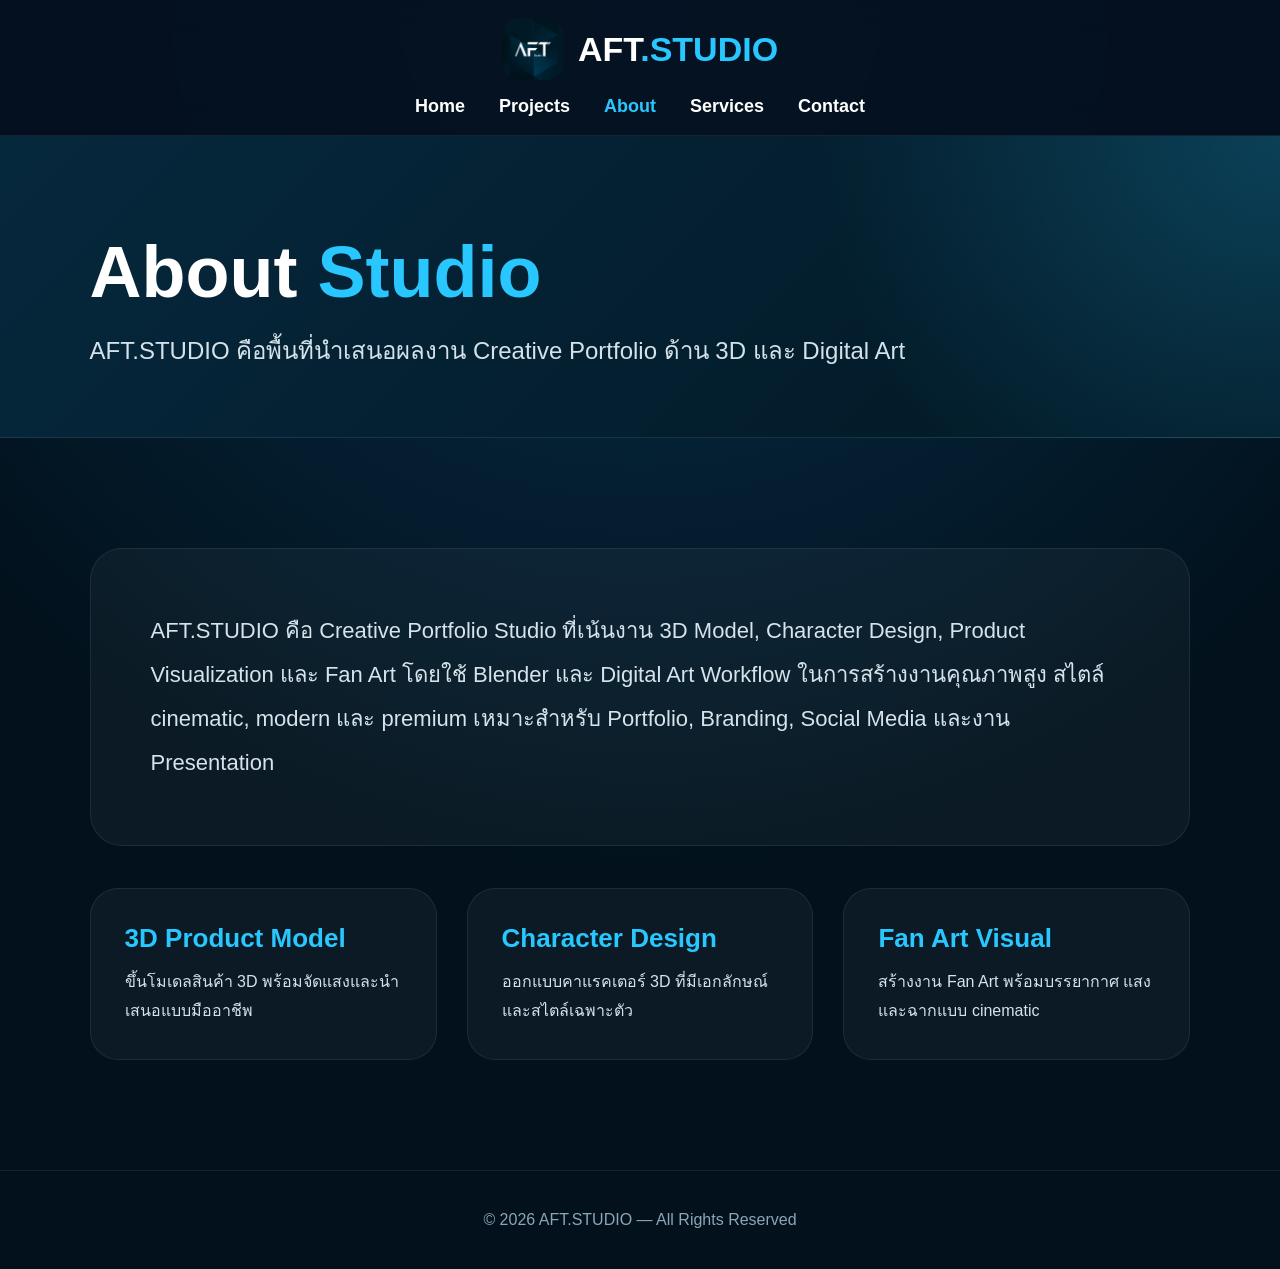
==== commit 878da510: "rebuild website files" ====
--- a/about.html
+++ b/about.html
@@ -5,6 +5,7 @@
   <meta name="viewport" content="width=device-width, initial-scale=1.0">
   <title>About | AFT.STUDIO</title>
   <link rel="stylesheet" href="style.css">
+  <script src="script.js" defer></script>
 </head>
 <body>
 
--- a/style.css
+++ b/style.css
@@ -29,48 +29,64 @@
 /* HEADER */
 
 header{
-  width:100%;
-  padding:22px 7%;
-  display:flex;
-  justify-content:space-between;
-  align-items:center;
   position:sticky;
   top:0;
-  z-index:1000;
-  background:rgba(0,0,0,.38);
-  backdrop-filter:blur(12px);
-  border-bottom:1px solid rgba(255,255,255,.08);
-}
+  z-index:999;
+
+  display:flex;
+  flex-direction:column;
+  justify-content:center;
+  align-items:center;
+
+  gap:16px;
+  padding:18px 5%;
+
+  background:rgba(5,15,30,0.88);
+  backdrop-filter:blur(16px);
+  border-bottom:1px solid rgba(255,255,255,0.08);
+
+  transition:transform 0.35s ease;
+}
+
+header.hide-header{
+  transform:translateY(-120%);
+}
+
+/* LOGO */
 
 .logo{
   display:flex;
   align-items:center;
+  justify-content:center;
   gap:14px;
   text-decoration:none;
   color:white;
 }
 
 .logo img{
-  width:64px;
-  height:64px;
+  width:62px;
+  height:62px;
+  border-radius:18px;
   object-fit:cover;
-  border-radius:14px;
 }
 
 .logo h1{
+  color:white;
   font-size:34px;
   font-weight:900;
 }
 
-.logo span,
-nav a.active,
-nav a:hover{
-  color:var(--cyan);
-}
+.logo span{
+  color:var(--cyan);
+}
+
+/* NAV */
 
 nav{
   display:flex;
-  gap:36px;
+  justify-content:center;
+  align-items:center;
+  gap:34px;
 }
 
 nav a{
@@ -78,7 +94,12 @@
   text-decoration:none;
   font-size:18px;
   font-weight:700;
-  transition:.3s;
+  transition:0.25s;
+}
+
+nav a:hover,
+nav a.active{
+  color:var(--cyan);
 }
 
 /* HERO */
@@ -90,6 +111,7 @@
   align-items:center;
   padding:90px 7%;
   gap:70px;
+  text-align:left;
 }
 
 .hero h2{
@@ -423,7 +445,7 @@
   cursor:pointer;
 }
 
-/* RESPONSIVE */
+/* RESPONSIVE TABLET */
 
 @media(max-width:1100px){
   .hero{
@@ -443,44 +465,82 @@
   }
 }
 
+/* RESPONSIVE MOBILE */
+
 @media(max-width:768px){
+
   header{
     flex-direction:column;
-    gap:16px;
+    align-items:center;
+    justify-content:center;
+    gap:14px;
+    padding:16px 20px;
+  }
+
+  .logo{
+    justify-content:center;
+  }
+
+  .logo img{
+    width:52px;
+    height:52px;
+  }
+
+  .logo h1{
+    font-size:38px;
   }
 
   nav{
-    flex-wrap:wrap;
+    width:100%;
+    overflow-x:auto;
+    white-space:nowrap;
     justify-content:center;
-    gap:18px;
+    flex-wrap:nowrap;
+    gap:20px;
+    padding-bottom:4px;
+  }
+
+  nav::-webkit-scrollbar{
+    display:none;
   }
 
   nav a{
-    font-size:15px;
+    font-size:17px;
+    flex-shrink:0;
   }
 
   .hero{
-    padding:70px 5%;
+    grid-template-columns:1fr;
+    padding:60px 5%;
+    text-align:center;
+    gap:50px;
   }
 
   .hero h2,
   .page-head h1{
-    font-size:48px;
+    font-size:58px;
+    text-align:center;
   }
 
   .hero p,
   .page-head p{
-    font-size:19px;
+    font-size:20px;
+    text-align:center;
+    line-height:1.8;
+  }
+
+  .hero-buttons{
+    justify-content:center;
   }
 
   .hero-slider{
-    height:420px;
+    height:430px;
     border-radius:28px;
   }
 
   .slider-btn{
-    width:46px;
-    height:46px;
+    width:48px;
+    height:48px;
     font-size:22px;
   }
 
@@ -492,6 +552,7 @@
 
   .section-title{
     font-size:42px;
+    text-align:center;
   }
 
   .gallery-grid{
@@ -501,4 +562,4 @@
   .gallery-grid img{
     height:auto;
   }
-}
+}
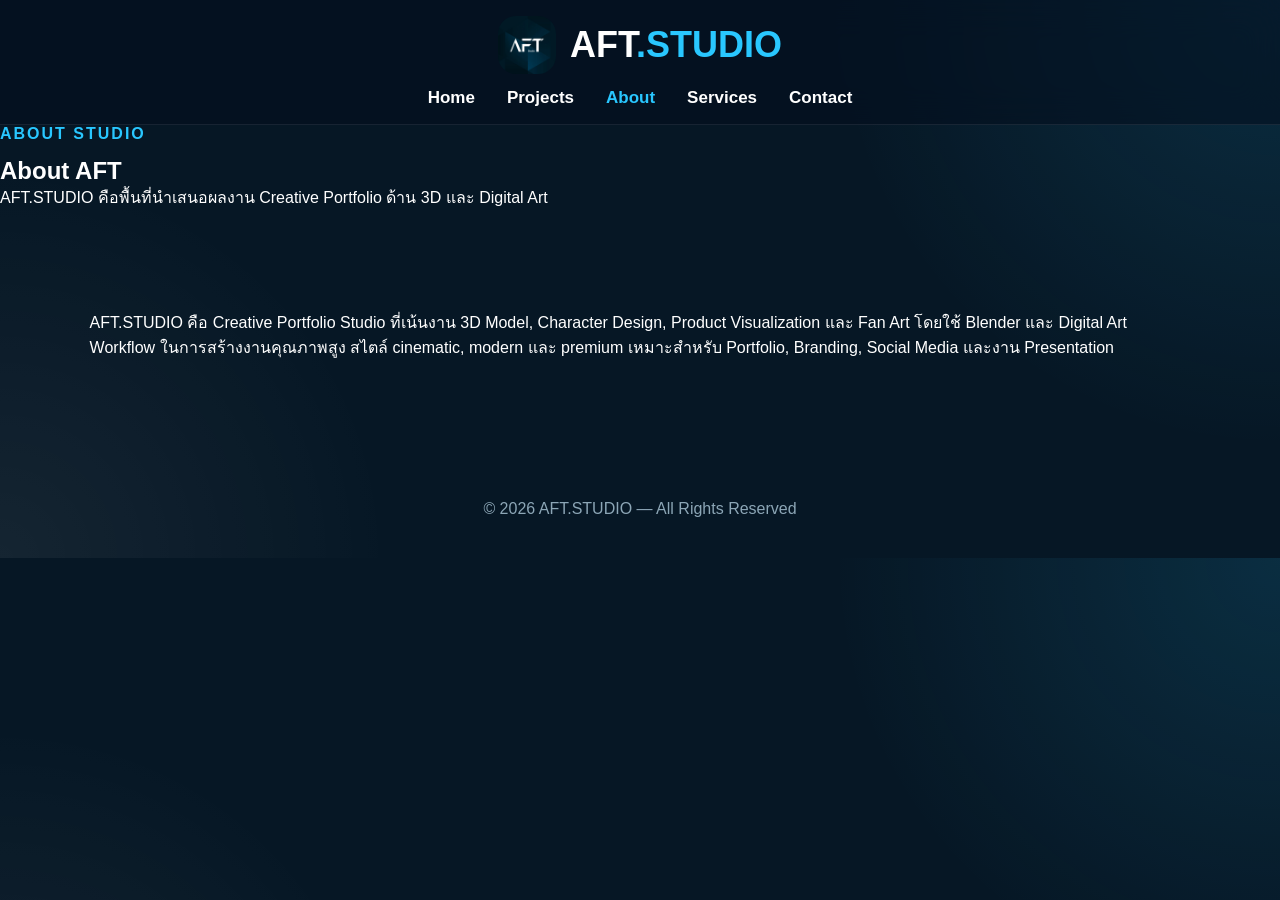
==== commit b28f12c4: "rebuild website files" ====
--- a/about.html
+++ b/about.html
@@ -5,7 +5,6 @@
   <meta name="viewport" content="width=device-width, initial-scale=1.0">
   <title>About | AFT.STUDIO</title>
   <link rel="stylesheet" href="style.css">
-  <script src="script.js" defer></script>
 </head>
 <body>
 
@@ -17,16 +16,17 @@
 
   <nav>
     <a href="index.html" class="">Home</a>
-<a href="projects.html" class="">Projects</a>
-<a href="about.html" class="active">About</a>
-<a href="services.html" class="">Services</a>
-<a href="contact.html" class="">Contact</a>
+    <a href="projects.html" class="">Projects</a>
+    <a href="about.html" class="active">About</a>
+    <a href="services.html" class="">Services</a>
+    <a href="contact.html" class="">Contact</a>
   </nav>
 </header>
 
 <main>
   <section class="page-head">
-    <h1>About <span>Studio</span></h1>
+    <p class="eyebrow">About Studio</p>
+    <h1>About <span>AFT</span></h1>
     <p>AFT.STUDIO คือพื้นที่นำเสนอผลงาน Creative Portfolio ด้าน 3D และ Digital Art</p>
   </section>
 
@@ -37,23 +37,6 @@
       ในการสร้างงานคุณภาพสูง สไตล์ cinematic, modern และ premium
       เหมาะสำหรับ Portfolio, Branding, Social Media และงาน Presentation
     </div>
-
-    <div class="skill-grid">
-      <div class="skill-card">
-        <h3>3D Product Model</h3>
-        <p>ขึ้นโมเดลสินค้า 3D พร้อมจัดแสงและนำเสนอแบบมืออาชีพ</p>
-      </div>
-
-      <div class="skill-card">
-        <h3>Character Design</h3>
-        <p>ออกแบบคาแรคเตอร์ 3D ที่มีเอกลักษณ์และสไตล์เฉพาะตัว</p>
-      </div>
-
-      <div class="skill-card">
-        <h3>Fan Art Visual</h3>
-        <p>สร้างงาน Fan Art พร้อมบรรยากาศ แสง และฉากแบบ cinematic</p>
-      </div>
-    </div>
   </section>
 </main>
 
@@ -63,4 +46,4 @@
 
 <script src="script.js"></script>
 </body>
-</html>
+</html>
--- a/style.css
+++ b/style.css
@@ -2,18 +2,12 @@
   margin:0;
   padding:0;
   box-sizing:border-box;
-  font-family:Arial, sans-serif;
+  font-family:Arial,sans-serif;
 }
 
 :root{
-  --navy:#021824;
-  --navy-2:#06283d;
-  --card:#071f2e;
   --cyan:#29c7ff;
-  --text:#d7f3ff;
   --muted:#9fc2d1;
-  --black:#001018;
-  --white:#ffffff;
 }
 
 html{
@@ -21,7 +15,11 @@
 }
 
 body{
-  background:radial-gradient(circle at top,#07304b 0%,#02111c 62%);
+  background:
+    radial-gradient(circle at top right,rgba(41,199,255,.13),transparent 32%),
+    radial-gradient(circle at bottom left,rgba(255,255,255,.06),transparent 28%),
+    #061725;
+
   color:white;
   overflow-x:hidden;
 }
@@ -37,42 +35,43 @@
   flex-direction:column;
   justify-content:center;
   align-items:center;
-
-  gap:16px;
-  padding:18px 5%;
-
-  background:rgba(5,15,30,0.88);
-  backdrop-filter:blur(16px);
-  border-bottom:1px solid rgba(255,255,255,0.08);
-
-  transition:transform 0.35s ease;
+  gap:14px;
+
+  padding:16px 5%;
+
+  background:rgba(5,15,30,.58);
+  backdrop-filter:blur(18px);
+
+  border-bottom:1px solid rgba(255,255,255,.08);
+
+  transition:
+    transform .35s ease,
+    background .35s ease;
 }
 
 header.hide-header{
   transform:translateY(-120%);
 }
 
-/* LOGO */
-
 .logo{
   display:flex;
   align-items:center;
   justify-content:center;
   gap:14px;
+
   text-decoration:none;
   color:white;
 }
 
 .logo img{
-  width:62px;
-  height:62px;
+  width:58px;
+  height:58px;
   border-radius:18px;
   object-fit:cover;
 }
 
 .logo h1{
-  color:white;
-  font-size:34px;
+  font-size:36px;
   font-weight:900;
 }
 
@@ -86,15 +85,15 @@
   display:flex;
   justify-content:center;
   align-items:center;
-  gap:34px;
+  gap:32px;
 }
 
 nav a{
   color:white;
   text-decoration:none;
-  font-size:18px;
+  font-size:17px;
   font-weight:700;
-  transition:0.25s;
+  transition:.25s;
 }
 
 nav a:hover,
@@ -106,16 +105,25 @@
 
 .hero{
   min-height:88vh;
+
   display:grid;
   grid-template-columns:1fr 1fr;
   align-items:center;
+
   padding:90px 7%;
   gap:70px;
-  text-align:left;
+}
+
+.eyebrow{
+  color:var(--cyan);
+  font-weight:800;
+  text-transform:uppercase;
+  letter-spacing:2px;
+  margin-bottom:14px;
 }
 
 .hero h2{
-  font-size:92px;
+  font-size:88px;
   line-height:1;
   margin-bottom:24px;
   font-weight:900;
@@ -126,37 +134,36 @@
 }
 
 .hero p{
-  font-size:26px;
+  font-size:24px;
   line-height:1.8;
   color:#d4e2ea;
   max-width:760px;
 }
 
+/* BUTTONS */
+
 .hero-buttons{
-  margin-top:40px;
-  display:flex;
-  gap:24px;
+  margin-top:36px;
+  display:flex;
+  gap:20px;
   flex-wrap:wrap;
 }
 
 .btn{
   display:inline-block;
-  padding:18px 42px;
+  padding:16px 34px;
   border-radius:18px;
+
   text-decoration:none;
-  font-size:20px;
+  font-size:18px;
   font-weight:800;
+
   transition:.3s;
 }
 
 .btn-primary{
   background:var(--cyan);
   color:#00131f;
-  box-shadow:10px 10px 0 #000;
-}
-
-.btn-primary:hover{
-  transform:translateY(-6px);
 }
 
 .btn-outline{
@@ -164,24 +171,23 @@
   color:var(--cyan);
 }
 
-.btn-outline:hover{
-  background:var(--cyan);
-  color:#00131f;
-}
-
-/* HERO SLIDER */
+/* SLIDER */
 
 .hero-slider{
   position:relative;
+
   width:100%;
-  height:620px;
-  border-radius:38px;
+  max-width:540px;
+  aspect-ratio:1/1;
+
+  justify-self:center;
+
+  border-radius:32px;
   overflow:hidden;
-  background:#031724;
-  border:1px solid #1b5876;
-  box-shadow:
-    20px 20px 0 #000,
-    0 0 40px rgba(41,199,255,.12);
+
+  background:rgba(255,255,255,.04);
+
+  border:1px solid rgba(255,255,255,.12);
 }
 
 .slider-track{
@@ -193,84 +199,61 @@
 .slide{
   position:absolute;
   inset:0;
+
   opacity:0;
-  transform:scale(1.04);
-  transition:opacity 1s ease, transform .7s ease;
+
+  transition:1s;
 }
 
 .slide.active{
   opacity:1;
-  transform:scale(1);
 }
 
 .slide img{
   width:100%;
   height:100%;
   object-fit:cover;
-  display:block;
-}
+}
+
+/* BUTTON SLIDER */
 
 .slider-btn{
   position:absolute;
   top:50%;
   transform:translateY(-50%);
-  width:58px;
-  height:58px;
+
+  width:48px;
+  height:48px;
+
   border:none;
   border-radius:50%;
-  background:rgba(0,0,0,.5);
+
+  background:rgba(0,0,0,.42);
+
   color:white;
-  font-size:28px;
+  font-size:24px;
+
   cursor:pointer;
   z-index:10;
-  transition:.3s;
-  backdrop-filter:blur(8px);
-}
-
-.slider-btn:hover{
-  background:var(--cyan);
-  color:#00131f;
-  transform:translateY(-50%) scale(1.08);
-}
-
-.prev{left:18px;}
-.next{right:18px;}
-
-/* PAGE HEAD */
-
-.page-head{
-  padding:95px 7% 65px;
-  background:
-    radial-gradient(circle at top right,rgba(41,199,255,.22),transparent 35%),
-    linear-gradient(135deg,#06283d,#021824);
-  border-bottom:1px solid rgba(255,255,255,.08);
-}
-
-.page-head h1{
-  font-size:72px;
-  margin-bottom:18px;
-}
-
-.page-head h1 span{
-  color:var(--cyan);
-}
-
-.page-head p{
-  font-size:24px;
-  line-height:1.7;
-  color:#d4e2ea;
-  max-width:900px;
-}
-
-/* GENERAL */
+}
+
+.prev{
+  left:16px;
+}
+
+.next{
+  right:16px;
+}
+
+/* SECTION */
 
 .section{
-  padding:110px 7%;
+  padding:100px 7%;
 }
 
 .section-title{
-  font-size:60px;
-  margin-bottom:50px;
+  font-size:58px;
+  margin-bottom:12px;
   font-weight:900;
 }
 
@@ -278,226 +261,120 @@
   color:var(--cyan);
 }
 
-/* PROJECT CARDS */
+/* PROJECT GRID */
 
 .project-grid{
   display:grid;
-  grid-template-columns:repeat(auto-fit,minmax(320px,1fr));
-  gap:36px;
-}
-
-.project-card,
-.skill-card,
-.contact-card{
-  background:rgba(255,255,255,.04);
-  border:1px solid rgba(255,255,255,.08);
+  grid-template-columns:repeat(auto-fit,minmax(270px,1fr));
+  gap:28px;
+}
+
+.project-card{
+  background:rgba(255,255,255,.045);
+
+  border:1px solid rgba(255,255,255,.10);
+
   border-radius:28px;
   overflow:hidden;
-  transition:.4s;
-}
-
-.project-card:hover,
-.skill-card:hover,
-.contact-card:hover{
-  transform:translateY(-10px);
-  box-shadow:0 0 40px rgba(41,199,255,.2);
 }
 
 .project-card img{
   width:100%;
-  height:320px;
+  height:300px;
   object-fit:cover;
-  display:block;
 }
 
 .project-info{
-  padding:28px;
+  padding:26px;
 }
 
 .project-info h3{
-  font-size:28px;
-  margin-bottom:12px;
-}
-
-.project-info p,
-.skill-card p,
-.contact-card p{
+  font-size:25px;
+  margin-bottom:10px;
+}
+
+.project-info p{
   color:#d6e3eb;
   line-height:1.8;
 }
 
-/* GALLERY */
-
-.gallery-block{
-  margin-bottom:90px;
-}
-
-.gallery-block h2{
-  font-size:42px;
-  margin-bottom:14px;
-}
-
-.gallery-block h2 span{
-  color:var(--cyan);
-}
-
-.gallery-block p{
-  color:var(--muted);
-  font-size:18px;
-  margin-bottom:28px;
-}
-
-.gallery-grid{
-  display:grid;
-  grid-template-columns:repeat(4,1fr);
-  gap:18px;
-}
-
-.gallery-grid img{
-  width:100%;
-  height:270px;
-  object-fit:cover;
-  border-radius:22px;
-  border:1px solid rgba(255,255,255,.12);
+/* LIGHTBOX */
+
+.lightbox{
+  position:fixed;
+  inset:0;
+
+  background:rgba(0,0,0,.9);
+
+  display:none;
+  align-items:center;
+  justify-content:center;
+
+  z-index:9999;
+}
+
+.lightbox.show{
+  display:flex;
+}
+
+.lightbox img{
+  max-width:94vw;
+  max-height:88vh;
+  border-radius:18px;
+}
+
+.lightbox button{
+  position:absolute;
+  top:24px;
+  right:24px;
+
+  width:50px;
+  height:50px;
+
+  border:none;
+  border-radius:50%;
+
+  background:var(--cyan);
+
+  color:#00131f;
+  font-size:30px;
+
   cursor:pointer;
-  transition:.3s;
-}
-
-.gallery-grid img:hover{
-  transform:translateY(-8px);
-  box-shadow:0 0 30px rgba(41,199,255,.25);
-}
-
-/* ABOUT / CONTACT */
-
-.about-box{
-  background:rgba(255,255,255,.04);
-  border:1px solid rgba(255,255,255,.08);
-  border-radius:32px;
-  padding:60px;
-  font-size:22px;
-  line-height:2;
-  color:#d6e3eb;
-}
-
-.skill-grid,
-.contact-box{
-  display:grid;
-  grid-template-columns:repeat(auto-fit,minmax(260px,1fr));
-  gap:30px;
-  margin-top:42px;
-}
-
-.skill-card,
-.contact-card{
-  padding:34px;
-}
-
-.skill-card h3,
-.contact-card h3{
-  color:var(--cyan);
-  font-size:26px;
-  margin-bottom:14px;
-}
+}
+
+/* FOOTER */
 
 footer{
   text-align:center;
   padding:40px;
   color:#8ca6b6;
-  border-top:1px solid rgba(255,255,255,.08);
-}
-
-/* LIGHTBOX */
-
-.lightbox{
-  position:fixed;
-  inset:0;
-  background:rgba(0,0,0,.9);
-  display:none;
-  align-items:center;
-  justify-content:center;
-  z-index:9999;
-  padding:24px;
-}
-
-.lightbox.show{
-  display:flex;
-}
-
-.lightbox img{
-  max-width:94vw;
-  max-height:88vh;
-  border-radius:18px;
-  border:2px solid var(--cyan);
-}
-
-.lightbox button{
-  position:absolute;
-  top:24px;
-  right:24px;
-  width:50px;
-  height:50px;
-  border:none;
-  border-radius:50%;
-  background:var(--cyan);
-  color:#00131f;
-  font-size:30px;
-  cursor:pointer;
-}
-
-/* RESPONSIVE TABLET */
-
-@media(max-width:1100px){
+}
+
+/* MOBILE */
+
+@media(max-width:768px){
+
   .hero{
     grid-template-columns:1fr;
+    text-align:left;
+
+    padding:56px 5%;
+    gap:44px;
   }
 
   .hero h2{
-    font-size:72px;
-  }
-
-  .hero-slider{
-    height:520px;
-  }
-
-  .gallery-grid{
-    grid-template-columns:repeat(2,1fr);
-  }
-}
-
-/* RESPONSIVE MOBILE */
-
-@media(max-width:768px){
-
-  header{
-    flex-direction:column;
-    align-items:center;
-    justify-content:center;
-    gap:14px;
-    padding:16px 20px;
-  }
-
-  .logo{
-    justify-content:center;
-  }
-
-  .logo img{
-    width:52px;
-    height:52px;
-  }
-
-  .logo h1{
-    font-size:38px;
+    font-size:52px;
+  }
+
+  .hero p{
+    font-size:19px;
   }
 
   nav{
     width:100%;
     overflow-x:auto;
     white-space:nowrap;
-    justify-content:center;
-    flex-wrap:nowrap;
     gap:20px;
-    padding-bottom:4px;
   }
 
   nav::-webkit-scrollbar{
@@ -505,61 +382,14 @@
   }
 
   nav a{
-    font-size:17px;
     flex-shrink:0;
   }
 
-  .hero{
-    grid-template-columns:1fr;
-    padding:60px 5%;
-    text-align:center;
-    gap:50px;
-  }
-
-  .hero h2,
-  .page-head h1{
-    font-size:58px;
-    text-align:center;
-  }
-
-  .hero p,
-  .page-head p{
-    font-size:20px;
-    text-align:center;
-    line-height:1.8;
-  }
-
-  .hero-buttons{
-    justify-content:center;
-  }
-
-  .hero-slider{
-    height:430px;
-    border-radius:28px;
-  }
-
-  .slider-btn{
-    width:48px;
-    height:48px;
-    font-size:22px;
-  }
-
-  .section,
-  .page-head{
-    padding-left:5%;
-    padding-right:5%;
+  .section{
+    padding:78px 5%;
   }
 
   .section-title{
-    font-size:42px;
-    text-align:center;
-  }
-
-  .gallery-grid{
-    grid-template-columns:1fr;
-  }
-
-  .gallery-grid img{
-    height:auto;
+    font-size:40px;
   }
 }
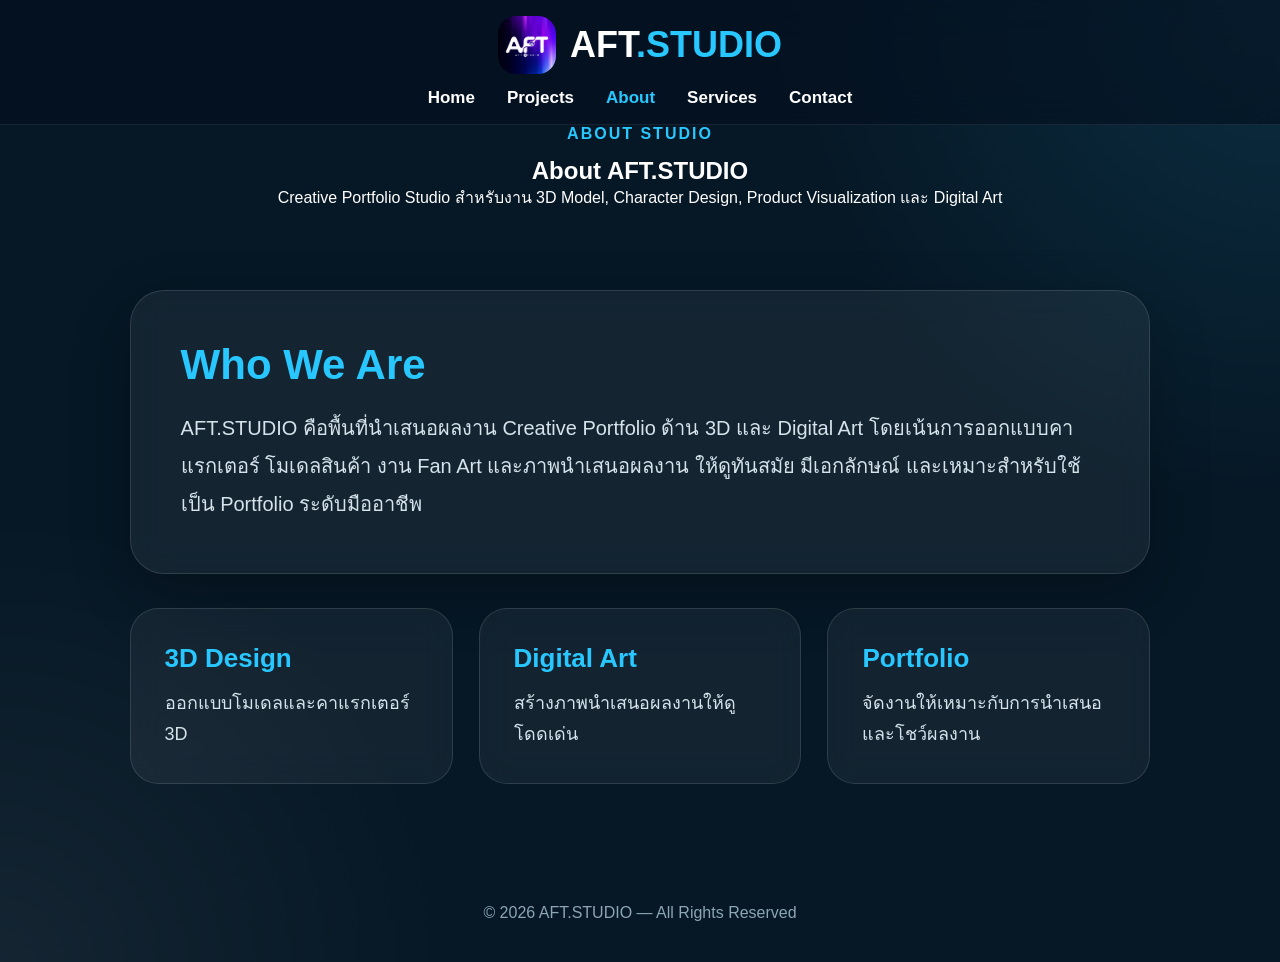
==== commit 9d3328c6: "update" ====
--- a/about.html
+++ b/about.html
@@ -24,18 +24,37 @@
 </header>
 
 <main>
-  <section class="page-head">
-    <p class="eyebrow">About Studio</p>
-    <h1>About <span>AFT</span></h1>
-    <p>AFT.STUDIO คือพื้นที่นำเสนอผลงาน Creative Portfolio ด้าน 3D และ Digital Art</p>
+  <section class="page-head center-head">
+    <p class="eyebrow">ABOUT STUDIO</p>
+    <h1>About <span>AFT.STUDIO</span></h1>
+    <p>Creative Portfolio Studio สำหรับงาน 3D Model, Character Design, Product Visualization และ Digital Art</p>
   </section>
 
-  <section class="section">
-    <div class="about-box">
-      AFT.STUDIO คือ Creative Portfolio Studio ที่เน้นงาน 3D Model, Character Design,
-      Product Visualization และ Fan Art โดยใช้ Blender และ Digital Art Workflow
-      ในการสร้างงานคุณภาพสูง สไตล์ cinematic, modern และ premium
-      เหมาะสำหรับ Portfolio, Branding, Social Media และงาน Presentation
+  <section class="info-section">
+    <div class="info-card large">
+      <h2>Who We Are</h2>
+      <p>
+        AFT.STUDIO คือพื้นที่นำเสนอผลงาน Creative Portfolio ด้าน 3D และ Digital Art
+        โดยเน้นการออกแบบคาแรกเตอร์ โมเดลสินค้า งาน Fan Art และภาพนำเสนอผลงาน
+        ให้ดูทันสมัย มีเอกลักษณ์ และเหมาะสำหรับใช้เป็น Portfolio ระดับมืออาชีพ
+      </p>
+    </div>
+
+    <div class="mini-grid">
+      <div class="mini-card">
+        <h3>3D Design</h3>
+        <p>ออกแบบโมเดลและคาแรกเตอร์ 3D</p>
+      </div>
+
+      <div class="mini-card">
+        <h3>Digital Art</h3>
+        <p>สร้างภาพนำเสนอผลงานให้ดูโดดเด่น</p>
+      </div>
+
+      <div class="mini-card">
+        <h3>Portfolio</h3>
+        <p>จัดงานให้เหมาะกับการนำเสนอและโชว์ผลงาน</p>
+      </div>
     </div>
   </section>
 </main>
--- a/style.css
+++ b/style.css
@@ -104,13 +104,11 @@
 /* HERO */
 
 .hero{
-  min-height:88vh;
-
+  min-height:auto;
   display:grid;
-  grid-template-columns:1fr 1fr;
+  grid-template-columns:1fr 420px;
   align-items:center;
-
-  padding:90px 7%;
+  padding:90px 12%;
   gap:70px;
 }
 
@@ -123,7 +121,7 @@
 }
 
 .hero h2{
-  font-size:88px;
+  font-size:64px;
   line-height:1;
   margin-bottom:24px;
   font-weight:900;
@@ -175,18 +173,13 @@
 
 .hero-slider{
   position:relative;
-
-  width:100%;
-  max-width:540px;
+  width:100%;
+  max-width:420px;
   aspect-ratio:1/1;
-
   justify-self:center;
-
-  border-radius:32px;
+  border-radius:28px;
   overflow:hidden;
-
   background:rgba(255,255,255,.04);
-
   border:1px solid rgba(255,255,255,.12);
 }
 
@@ -392,4 +385,578 @@
   .section-title{
     font-size:40px;
   }
+}
+
+/* VIDEO */
+
+.video-section{
+  padding: 40px 7%;
+}
+
+.video-card{
+  display:flex;
+  justify-content:center;
+  align-items:center;
+}
+
+.video-card video{
+  width:100%;
+  max-width:290px; /* ปรับเล็กลง */
+  border-radius:28px;
+
+  border:1px solid rgba(255,255,255,.12);
+
+  box-shadow:0 18px 45px rgba(0,0,0,.35);
+
+  background:black;
+}
+
+.project-set{
+  margin-bottom:70px;
+  padding:34px;
+  border-radius:30px;
+  background:rgba(255,255,255,.045);
+  border:1px solid rgba(255,255,255,.10);
+}
+
+.project-set h3{
+  font-size:32px;
+  color:var(--cyan);
+  margin-bottom:10px;
+}
+
+.project-set p{
+  color:#d6e3eb;
+  line-height:1.8;
+  margin-bottom:24px;
+}
+
+.project-gallery{
+  display:grid;
+  grid-template-columns:repeat(auto-fit,minmax(220px,1fr));
+  gap:18px;
+}
+
+.project-gallery img{
+  width:100%;
+  height:260px;
+  object-fit:cover;
+  border-radius:22px;
+  cursor:pointer;
+  transition:.3s;
+}
+
+.project-gallery img:hover{
+  transform:translateY(-8px);
+  box-shadow:0 18px 40px rgba(0,0,0,.25);
+}
+
+/* SHOWCASE */
+
+.showcase-section{
+  padding:100px 7%;
+}
+
+.showcase-grid{
+  display:grid;
+  grid-template-columns:repeat(auto-fit,minmax(260px,1fr));
+  gap:40px;
+}
+
+.showcase-card{
+  position:relative;
+  border-radius:42px;
+  overflow:hidden;
+
+  height:520px;
+
+  background:#111;
+
+  transition:.4s;
+}
+
+.showcase-card:hover{
+  transform:translateY(-12px);
+}
+
+.showcase-card img{
+  width:100%;
+  height:100%;
+  object-fit:cover;
+}
+
+/* GLASS CARD */
+
+.showcase-content{
+  position:absolute;
+  left:50%;
+  bottom:24px;
+
+  transform:translateX(-50%);
+
+  width:82%;
+
+  padding:26px;
+
+  border-radius:30px;
+
+  background:rgba(255,255,255,.12);
+
+  backdrop-filter:blur(18px);
+
+  border:1px solid rgba(255,255,255,.18);
+
+  text-align:center;
+
+  box-shadow:0 10px 30px rgba(0,0,0,.25);
+}
+
+.showcase-content h3{
+  font-size:36px;
+  font-weight:900;
+  margin-bottom:8px;
+}
+
+.showcase-content p{
+  color:#e2e2e2;
+  margin-bottom:24px;
+}
+
+/* BUTTON */
+
+.showcase-btn{
+  display:inline-block;
+
+  padding:14px 34px;
+
+  border-radius:999px;
+
+  text-decoration:none;
+
+  color:white;
+  font-weight:700;
+
+  border:1px solid rgba(255,255,255,.4);
+
+  background:rgba(255,255,255,.10);
+
+  backdrop-filter:blur(10px);
+
+  transition:.3s;
+}
+
+.showcase-btn:hover{
+  background:white;
+  color:black;
+}
+
+/* MOBILE */
+
+@media(max-width:768px){
+
+  .showcase-card{
+    height:440px;
+  }
+
+  .showcase-content h3{
+    font-size:28px;
+  }
+
+}
+/* FIX RESPONSIVE DESKTOP + MOBILE */
+
+body{
+  font-size:16px;
+}
+
+header{
+  width:100%;
+}
+
+.hero{
+  width:100%;
+  max-width:1300px;
+  margin:0 auto;
+
+  min-height:620px;
+
+  display:grid;
+  grid-template-columns:1fr 420px;
+  align-items:center;
+
+  padding:80px 6%;
+  gap:60px;
+}
+
+.hero h2{
+  font-size:clamp(48px, 5vw, 76px);
+}
+
+.hero p{
+  font-size:clamp(18px, 1.5vw, 24px);
+}
+
+.hero-slider{
+  width:100%;
+  max-width:420px;
+  aspect-ratio:1/1;
+}
+
+.video-section{
+  padding:60px 6%;
+}
+
+.video-card{
+  max-width:900px;
+  margin:0 auto;
+}
+
+.video-card video{
+  width:100%;
+  max-width:360px;
+  display:block;
+  margin:0 auto;
+}
+
+.section{
+  max-width:1400px;
+  margin:0 auto;
+  padding:80px 6%;
+}
+
+.project-grid{
+  grid-template-columns:repeat(auto-fit,minmax(280px,1fr));
+}
+
+.project-card img{
+  height:260px;
+}
+
+/* TABLET */
+@media(max-width:1100px){
+  .hero{
+    grid-template-columns:1fr;
+    text-align:center;
+    min-height:auto;
+  }
+
+  .hero-buttons{
+    justify-content:center;
+  }
+
+  .hero-slider{
+    max-width:460px;
+  }
+}
+
+/* MOBILE */
+@media(max-width:768px){
+  header{
+    padding:14px 18px;
+  }
+
+  .logo h1{
+    font-size:36px;
+  }
+
+  nav{
+    width:100%;
+    overflow-x:auto;
+    justify-content:flex-start;
+    gap:22px;
+  }
+
+  .hero{
+    padding:50px 5%;
+    gap:36px;
+  }
+
+  .hero h2{
+    font-size:48px;
+  }
+
+  .hero p{
+    font-size:18px;
+  }
+
+  .hero-slider{
+    max-width:100%;
+  }
+
+  .video-card video{
+    max-width:300px;
+  }
+
+  .project-card img{
+    height:auto;
+  }
+}
+/* PROJECT SHOWCASE CARD */
+
+.showcase-section{
+  padding:100px 7%;
+}
+
+.showcase-grid{
+  display:grid;
+  grid-template-columns:repeat(auto-fit,minmax(260px,1fr));
+  gap:40px;
+  margin-bottom:80px;
+}
+
+.showcase-card{
+  position:relative;
+  height:520px;
+  border-radius:42px;
+  overflow:hidden;
+  background:#111;
+  transition:.4s;
+}
+
+.showcase-card:hover{
+  transform:translateY(-12px);
+}
+
+.showcase-card img{
+  width:100%;
+  height:100%;
+  object-fit:cover;
+  display:block;
+}
+
+.showcase-content{
+  position:absolute;
+  left:50%;
+  bottom:24px;
+  transform:translateX(-50%);
+  width:82%;
+  padding:26px;
+  border-radius:30px;
+  background:rgba(255,255,255,.14);
+  backdrop-filter:blur(18px);
+  border:1px solid rgba(255,255,255,.20);
+  text-align:center;
+  box-shadow:0 10px 30px rgba(0,0,0,.25);
+}
+
+.showcase-content h3{
+  font-size:32px;
+  font-weight:900;
+  margin-bottom:8px;
+}
+
+.showcase-content p{
+  color:#e2e2e2;
+  margin-bottom:22px;
+}
+
+.showcase-content button{
+  padding:14px 34px;
+  border-radius:999px;
+  border:1px solid rgba(255,255,255,.45);
+  background:rgba(255,255,255,.12);
+  color:white;
+  font-weight:800;
+  cursor:pointer;
+  transition:.3s;
+}
+
+.showcase-content button:hover{
+  background:white;
+  color:#111;
+}
+
+/* GALLERY MODAL */
+
+.gallery-modal{
+  position:fixed;
+  inset:0;
+  background:rgba(0,0,0,.92);
+  display:none;
+  align-items:center;
+  justify-content:center;
+  z-index:99999;
+  padding:24px;
+}
+
+.gallery-modal.show{
+  display:flex;
+}
+
+.gallery-image{
+  max-width:86vw;
+  max-height:86vh;
+  border-radius:24px;
+  object-fit:contain;
+  border:1px solid rgba(255,255,255,.18);
+}
+
+.close-gallery{
+  position:absolute;
+  top:26px;
+  right:34px;
+  width:52px;
+  height:52px;
+  border:none;
+  border-radius:50%;
+  background:var(--cyan);
+  color:#00131f;
+  font-size:34px;
+  cursor:pointer;
+  z-index:2;
+}
+
+.gallery-prev,
+.gallery-next{
+  position:absolute;
+  top:50%;
+  transform:translateY(-50%);
+  width:58px;
+  height:58px;
+  border:none;
+  border-radius:50%;
+  background:rgba(255,255,255,.16);
+  color:white;
+  font-size:30px;
+  cursor:pointer;
+  z-index:2;
+}
+
+.gallery-prev{
+  left:36px;
+}
+
+.gallery-next{
+  right:36px;
+}
+
+@media(max-width:768px){
+  .showcase-section{
+    padding:78px 5%;
+  }
+
+  .showcase-card{
+    height:440px;
+  }
+
+  .showcase-content h3{
+    font-size:28px;
+  }
+
+  .gallery-image{
+    max-width:92vw;
+    max-height:78vh;
+  }
+
+  .gallery-prev,
+  .gallery-next{
+    width:48px;
+    height:48px;
+    font-size:24px;
+  }
+
+  .gallery-prev{
+    left:14px;
+  }
+
+  .gallery-next{
+    right:14px;
+  }
+}
+
+.center-head{
+  text-align:center;
+}
+
+.center-head p{
+  margin-left:auto;
+  margin-right:auto;
+}
+
+.info-section{
+  max-width:1200px;
+  margin:0 auto;
+  padding:80px 7%;
+}
+
+.info-card{
+  background:rgba(255,255,255,.06);
+  border:1px solid rgba(255,255,255,.12);
+  border-radius:34px;
+  padding:50px;
+  backdrop-filter:blur(16px);
+  box-shadow:0 20px 60px rgba(0,0,0,.22);
+}
+
+.info-card h2{
+  font-size:42px;
+  color:var(--cyan);
+  margin-bottom:20px;
+}
+
+.info-card p{
+  font-size:20px;
+  line-height:1.9;
+  color:#d6e3eb;
+}
+
+.mini-grid,
+.service-grid,
+.contact-grid{
+  display:grid;
+  grid-template-columns:repeat(auto-fit,minmax(240px,1fr));
+  gap:26px;
+  margin-top:34px;
+}
+
+.mini-card,
+.service-card,
+.contact-card{
+  background:rgba(255,255,255,.055);
+  border:1px solid rgba(255,255,255,.12);
+  border-radius:28px;
+  padding:34px;
+  backdrop-filter:blur(14px);
+  transition:.3s;
+}
+
+.mini-card:hover,
+.service-card:hover,
+.contact-card:hover{
+  transform:translateY(-8px);
+  box-shadow:0 18px 45px rgba(0,0,0,.25);
+}
+
+.mini-card h3,
+.service-card h3,
+.contact-card h3{
+  color:var(--cyan);
+  font-size:26px;
+  margin-bottom:14px;
+}
+
+.mini-card p,
+.service-card p,
+.contact-card p{
+  color:#d6e3eb;
+  font-size:18px;
+  line-height:1.7;
+}
+
+@media(max-width:768px){
+  .info-section{
+    padding:60px 5%;
+  }
+
+  .info-card{
+    padding:30px;
+  }
+
+  .info-card h2{
+    font-size:32px;
+  }
+
+  .info-card p{
+    font-size:18px;
+  }
 }
